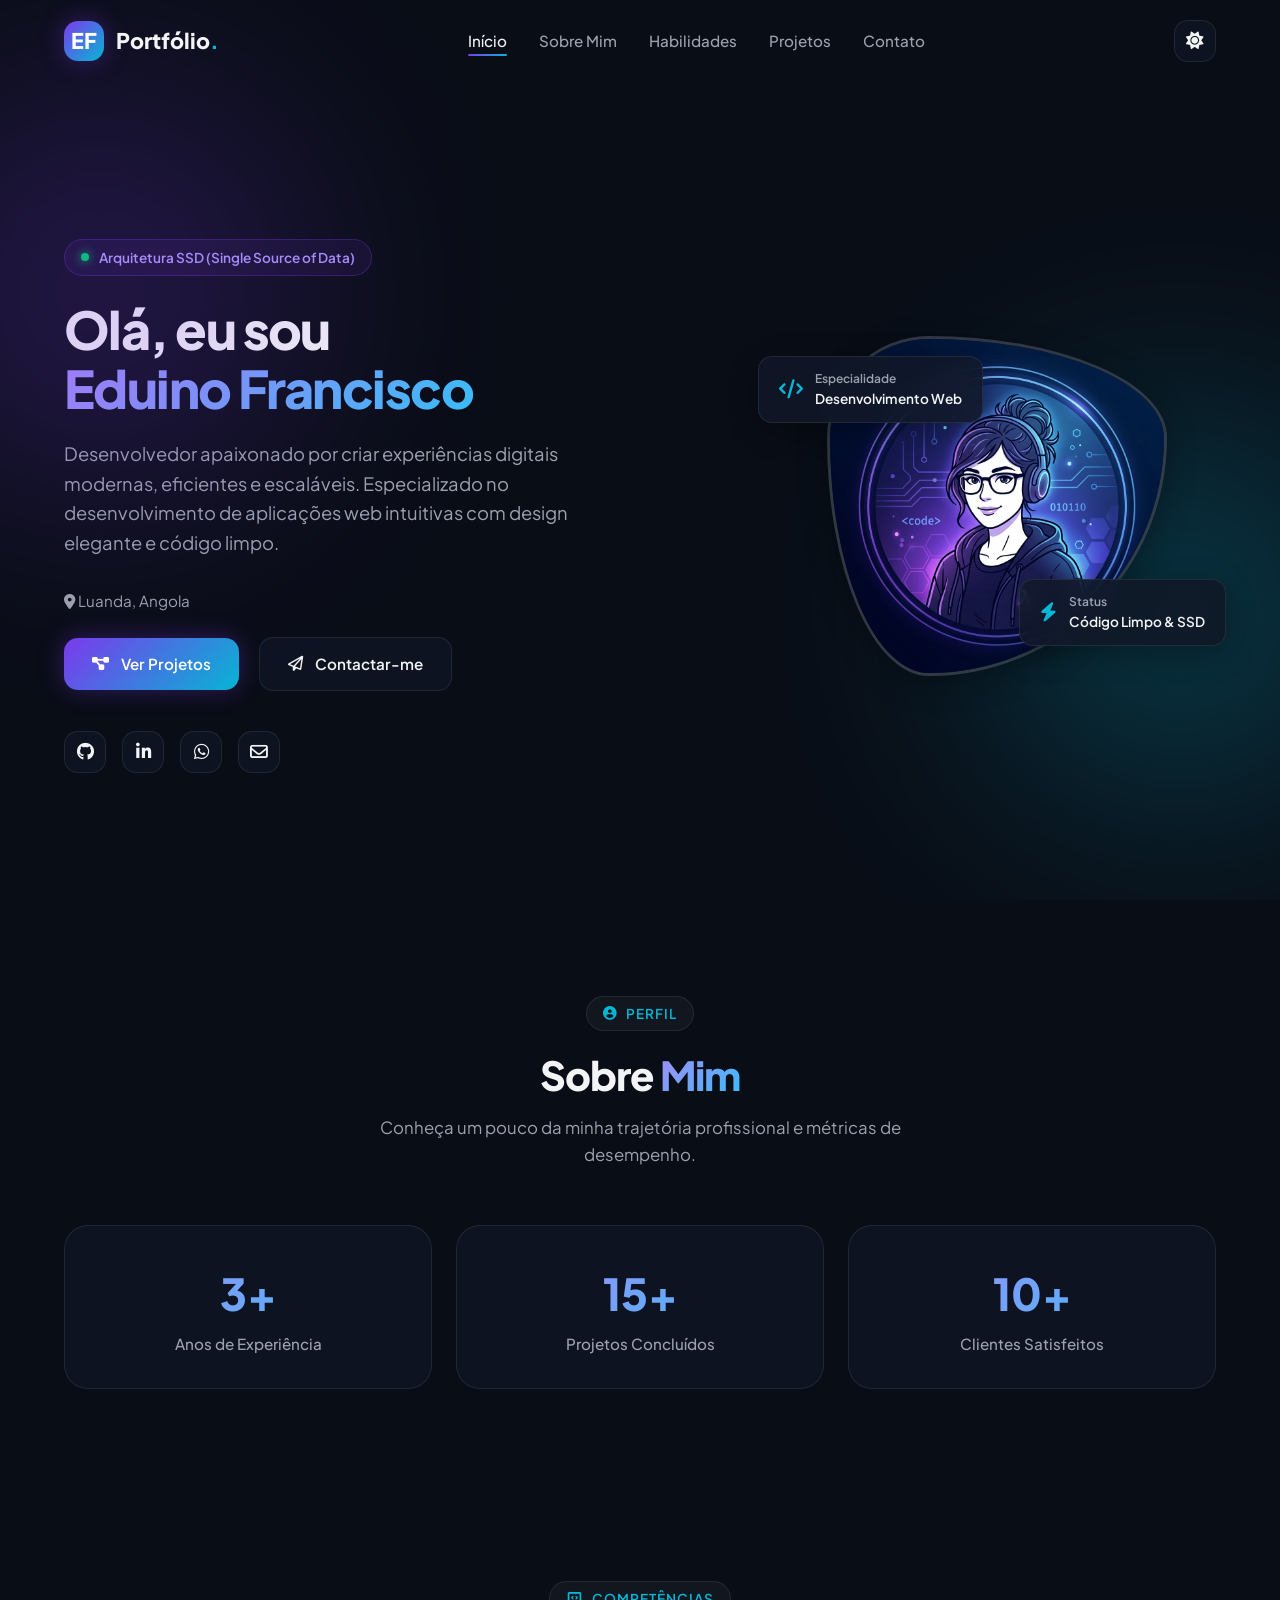
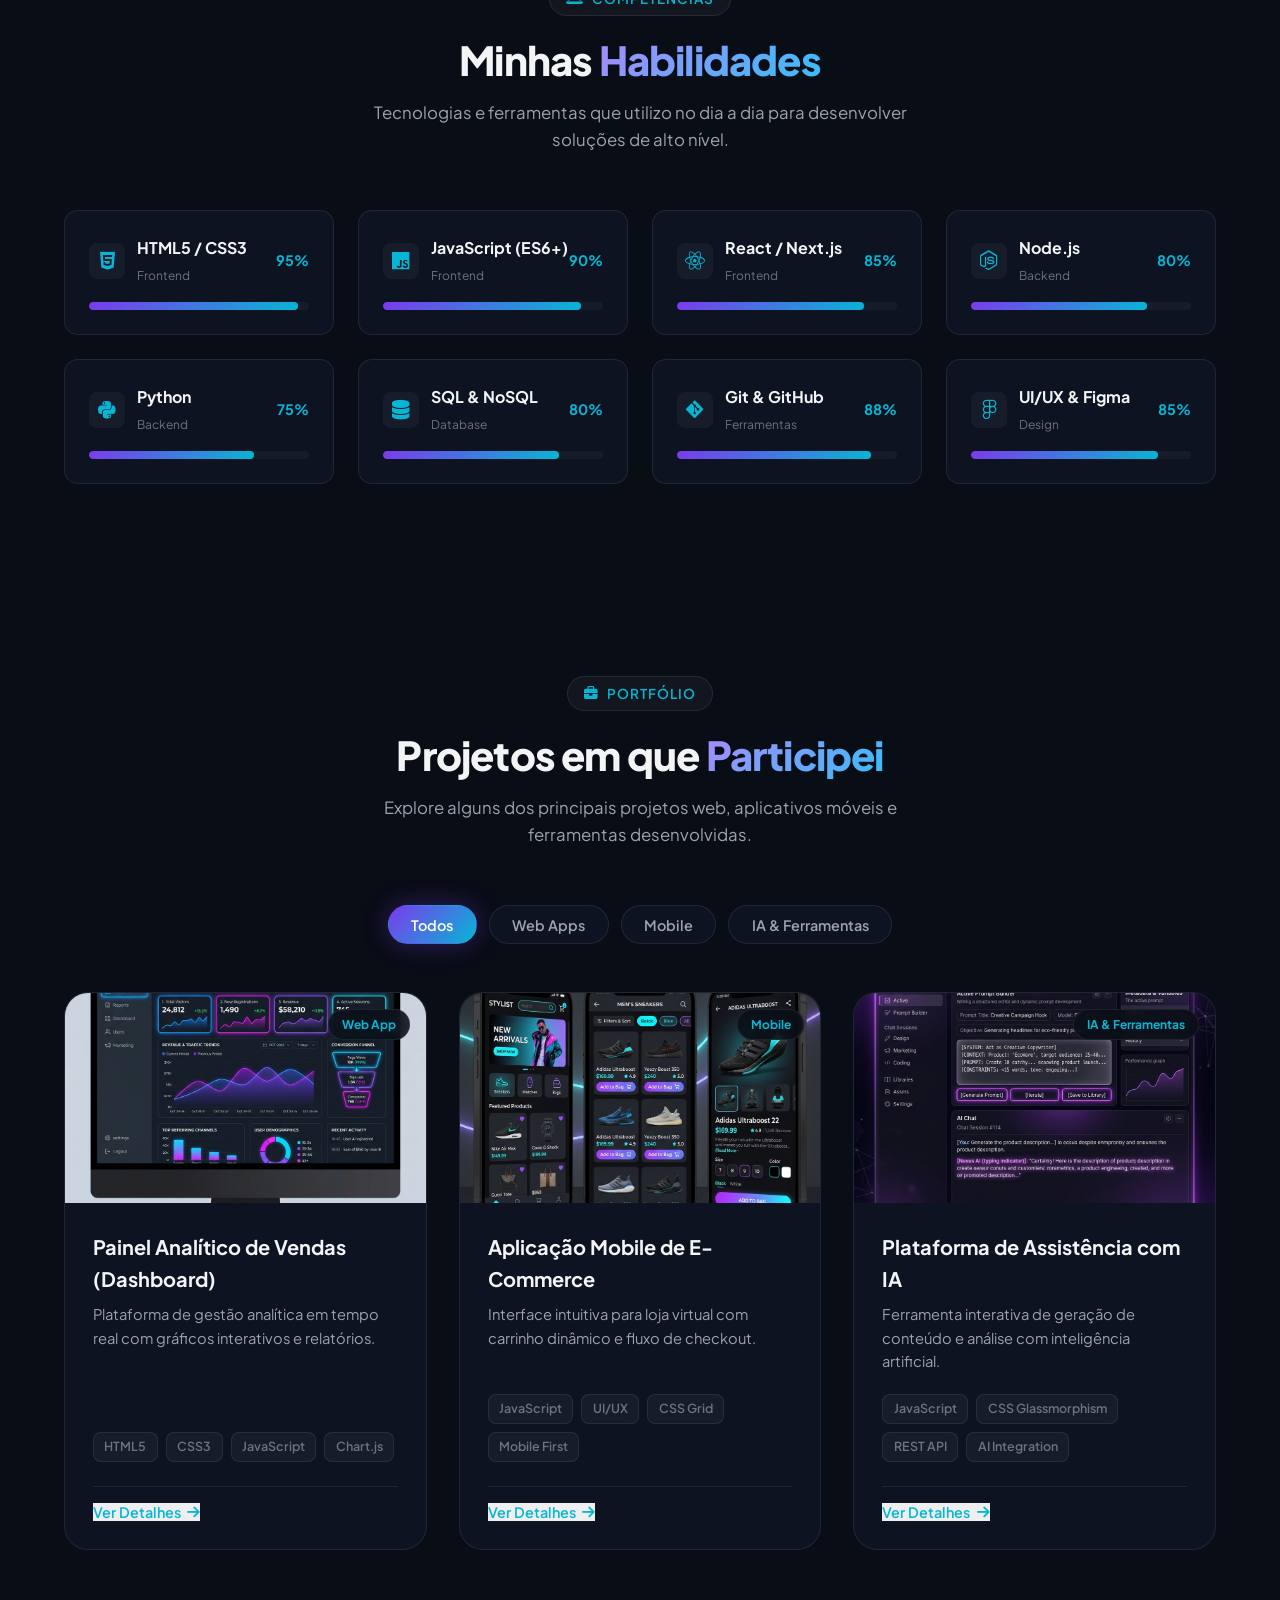
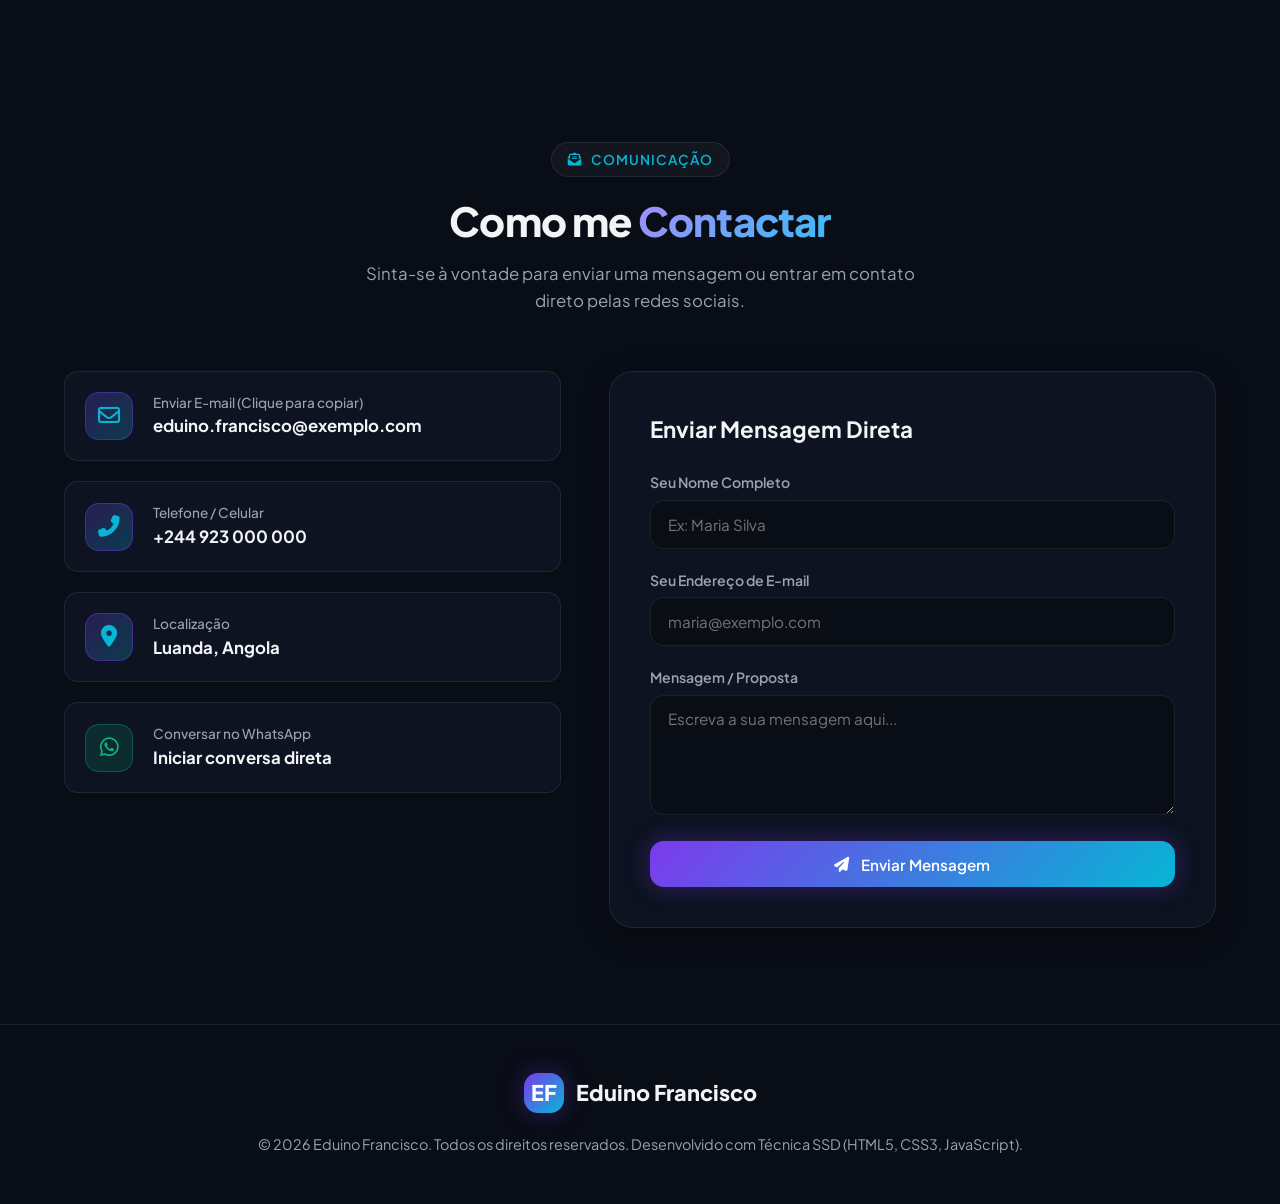
==== index.html @ 0408f148 "Initial commit: Portfolio com arquitetura SSD" ====
<!DOCTYPE html>
<html lang="pt-BR" data-theme="dark">
<head>
    <meta charset="UTF-8">
    <meta name="viewport" content="width=device-width, initial-scale=1.0">
    <meta name="description" content="Portfólio profissional de Eduino Francisco. Desenvolvedor Full Stack & UI/UX Designer com projetos modernos, habilidades e formas de contato.">
    <meta name="author" content="Eduino Francisco">
    <meta name="keywords" content="Portfólio, Desenvolvedor, Web Developer, Full Stack, JavaScript, HTML, CSS, SSD Architecture">
    
    <title>Eduino Francisco | Portfólio Profissional</title>

    <!-- FontAwesome Icons CDN -->
    <link rel="stylesheet" href="https://cdnjs.cloudflare.com/ajax/libs/font-awesome/6.4.0/css/all.min.css" integrity="sha512-iecdLmaskl7CVkqkXNQ/ZH/XLlvWZOJyj7Yy7tcenmpD1ypASozpmT/E0iPtmFIB46ZmdtAc9eNBvH0H/ZpiBw==" crossorigin="anonymous" referrerpolicy="no-referrer" />

    <!-- Estilos CSS -->
    <link rel="stylesheet" href="css/styles.css">
</head>
<body>

    <!-- NAV HEADER -->
    <header class="header" id="header">
        <div class="container nav-container">
            <a href="#hero" class="logo">
                <div class="logo-badge">EF</div>
                <span>Portfólio<span style="color:var(--accent-secondary);">.</span></span>
            </a>

            <ul class="nav-menu" id="nav-menu">
                <li><a href="#hero" class="nav-link active">Início</a></li>
                <li><a href="#about" class="nav-link">Sobre Mim</a></li>
                <li><a href="#skills" class="nav-link">Habilidades</a></li>
                <li><a href="#projects" class="nav-link">Projetos</a></li>
                <li><a href="#contact" class="nav-link">Contato</a></li>
            </ul>

            <div class="nav-actions">
                <button class="btn-icon" id="theme-toggle" title="Alternar Tema (Dark/Light)">
                    <i class="fas fa-sun"></i>
                </button>
                <button class="btn-icon mobile-toggle" id="mobile-toggle" title="Menu Mobile">
                    <i class="fas fa-bars"></i>
                </button>
            </div>
        </div>
    </header>

    <!-- MAIN CONTENT -->
    <main>

        <!-- HERO SECTION -->
        <section class="hero" id="hero">
            <div class="hero-glow-1"></div>
            <div class="hero-glow-2"></div>

            <div class="container hero-grid">
                <div class="hero-content">
                    <div class="ssd-badge-bar">
                        <span class="ssd-indicator"></span>
                        <span>Arquitetura SSD (Single Source of Data)</span>
                    </div>

                    <h1 class="hero-title" id="hero-title">
                        Carregando...
                    </h1>

                    <p class="hero-bio" id="hero-bio">
                        Carregando informações do perfil...
                    </p>

                    <div style="margin-bottom:1.5rem; color:var(--text-muted); font-size:0.95rem;" id="hero-location">
                        <!-- Renderizado via JS -->
                    </div>

                    <div class="hero-actions">
                        <a href="#projects" class="btn btn-primary">
                            <i class="fas fa-project-diagram"></i> Ver Projetos
                        </a>
                        <a href="#contact" class="btn btn-outline">
                            <i class="far fa-paper-plane"></i> Contactar-me
                        </a>
                    </div>

                    <div class="hero-socials" id="hero-socials">
                        <!-- Renderizado via JS a partir do SSD -->
                    </div>
                </div>

                <div class="hero-avatar-wrapper">
                    <div class="hero-avatar-card">
                        <img id="hero-avatar" src="" alt="Foto de Perfil">
                    </div>

                    <div class="floating-card floating-card-1">
                        <i class="fas fa-code"></i>
                        <div>
                            <div style="font-size:0.75rem; color:var(--text-muted);">Especialidade</div>
                            <div>Desenvolvimento Web</div>
                        </div>
                    </div>

                    <div class="floating-card floating-card-2">
                        <i class="fas fa-bolt"></i>
                        <div>
                            <div style="font-size:0.75rem; color:var(--text-muted);">Status</div>
                            <div>Código Limpo & SSD</div>
                        </div>
                    </div>
                </div>
            </div>
        </section>

        <!-- ABOUT & STATS SECTION -->
        <section class="section" id="about">
            <div class="container">
                <div class="section-header">
                    <span class="section-tag"><i class="fas fa-user-circle"></i> Perfil</span>
                    <h2 class="section-title">Sobre <span>Mim</span></h2>
                    <p class="section-subtitle">Conheça um pouco da minha trajetória profissional e métricas de desempenho.</p>
                </div>

                <div class="stats-grid" id="stats-grid">
                    <!-- Renderizado dinamicamente do data.js -->
                </div>
            </div>
        </section>

        <!-- SKILLS SECTION -->
        <section class="section" id="skills">
            <div class="container">
                <div class="section-header">
                    <span class="section-tag"><i class="fas fa-laptop-code"></i> Competências</span>
                    <h2 class="section-title">Minhas <span>Habilidades</span></h2>
                    <p class="section-subtitle">Tecnologias e ferramentas que utilizo no dia a dia para desenvolver soluções de alto nível.</p>
                </div>

                <div class="skills-grid" id="skills-grid">
                    <!-- Renderizado dinamicamente do data.js -->
                </div>
            </div>
        </section>

        <!-- PROJECTS SECTION -->
        <section class="section" id="projects">
            <div class="container">
                <div class="section-header">
                    <span class="section-tag"><i class="fas fa-briefcase"></i> Portfólio</span>
                    <h2 class="section-title">Projetos em que <span>Participei</span></h2>
                    <p class="section-subtitle">Explore alguns dos principais projetos web, aplicativos móveis e ferramentas desenvolvidas.</p>
                </div>

                <div class="portfolio-filters" id="portfolio-filters">
                    <!-- Filtros renderizados via JS -->
                </div>

                <div class="projects-grid" id="projects-grid">
                    <!-- Cards de projetos renderizados dinamicamente via JS -->
                </div>
            </div>
        </section>

        <!-- CONTACT SECTION -->
        <section class="section" id="contact">
            <div class="container">
                <div class="section-header">
                    <span class="section-tag"><i class="fas fa-envelope-open-text"></i> Comunicação</span>
                    <h2 class="section-title">Como me <span>Contactar</span></h2>
                    <p class="section-subtitle">Sinta-se à vontade para enviar uma mensagem ou entrar em contato direto pelas redes sociais.</p>
                </div>

                <div class="contact-grid">
                    <div class="contact-info-list" id="contact-info-list">
                        <!-- Informações de contato do SSD -->
                    </div>

                    <div class="contact-form-container">
                        <h3 style="font-size:1.4rem; font-weight:700; margin-bottom:1.5rem;">Enviar Mensagem Direta</h3>
                        
                        <form id="contact-form">
                            <div class="form-group">
                                <label for="form-name" class="form-label">Seu Nome Completo</label>
                                <input type="text" id="form-name" class="form-control" placeholder="Ex: Maria Silva" required>
                            </div>

                            <div class="form-group">
                                <label for="form-email" class="form-label">Seu Endereço de E-mail</label>
                                <input type="email" id="form-email" class="form-control" placeholder="maria@exemplo.com" required>
                            </div>

                            <div class="form-group">
                                <label for="form-message" class="form-label">Mensagem / Proposta</label>
                                <textarea id="form-message" class="form-control" placeholder="Escreva a sua mensagem aqui..." required></textarea>
                            </div>

                            <button type="submit" class="btn btn-primary" style="width:100%;">
                                <i class="fas fa-paper-plane"></i> Enviar Mensagem
                            </button>
                        </form>
                    </div>
                </div>
            </div>
        </section>

    </main>

    <!-- FOOTER -->
    <footer class="footer">
        <div class="container footer-content">
            <div class="logo">
                <div class="logo-badge">EF</div>
                <span>Eduino Francisco</span>
            </div>
            <p>© <span id="current-year">2026</span> Eduino Francisco. Todos os direitos reservados. Desenvolvido com Técnica SSD (HTML5, CSS3, JavaScript).</p>
        </div>
    </footer>

    <!-- MODAL DE PROJETO -->
    <div class="modal-overlay" id="project-modal">
        <div class="modal-card" id="modal-card-content">
            <!-- Conteúdo carregado dinamicamente via JS -->
        </div>
    </div>

    <!-- CARREGAMENTO DOS SCRIPTS -->
    <!-- 1. Fonte Única de Dados (SSD) -->
    <script src="js/data.js"></script>
    <!-- 2. Aplicação Principal -->
    <script src="js/app.js"></script>

    <script>
        document.getElementById('current-year').textContent = new Date().getFullYear();
    </script>
</body>
</html>
---- css/styles.css ----
/* ==========================================================================
   PORTFÓLIO PROFISSIONAL - DESIGN SYSTEM (VANILLA CSS)
   Técnica SSD (Single Source of Data)
   ========================================================================== */

/* Importação da Fonte Google */
@import url('https://fonts.googleapis.com/css2?family=Plus+Jakarta+Sans:wght@300;400;500;600;700;800&family=Fira+Code:wght@400;500&display=swap');

/* --- VARIÁVEIS DO TEMA (DARK / LIGHT) --- */
:root {
    /* Cores do Tema Dark (Padrão) */
    --bg-primary: #090d16;
    --bg-secondary: #111827;
    --bg-card: rgba(17, 24, 39, 0.7);
    --bg-card-hover: rgba(31, 41, 55, 0.8);
    --bg-glass: rgba(255, 255, 255, 0.04);
    --border-color: rgba(255, 255, 255, 0.08);
    --border-glow: rgba(124, 58, 237, 0.4);

    --text-main: #f3f4f6;
    --text-muted: #9ca3af;
    --text-dim: #6b7280;

    /* Cores de Destaque / Gradientes */
    --accent-primary: #7c3aed;
    --accent-secondary: #06b6d4;
    --accent-tertiary: #ec4899;
    --gradient-primary: linear-gradient(135deg, #7c3aed 0%, #06b6d4 100%);
    --gradient-glow: linear-gradient(135deg, rgba(124, 58, 237, 0.25) 0%, rgba(6, 182, 212, 0.25) 100%);
    --gradient-text: linear-gradient(135deg, #a78bfa 0%, #38bdf8 100%);

    /* UI & Elevações */
    --radius-sm: 8px;
    --radius-md: 14px;
    --radius-lg: 24px;
    --radius-full: 9999px;

    --shadow-sm: 0 4px 12px rgba(0, 0, 0, 0.15);
    --shadow-md: 0 8px 30px rgba(0, 0, 0, 0.3);
    --shadow-glow: 0 0 25px rgba(124, 58, 237, 0.35);

    --transition-fast: all 0.2s cubic-bezier(0.4, 0, 0.2, 1);
    --transition-normal: all 0.35s cubic-bezier(0.4, 0, 0.2, 1);
    
    --container-max: 1200px;
}

/* Tema Claro (Light Mode) */
[data-theme="light"] {
    --bg-primary: #f8fafc;
    --bg-secondary: #ffffff;
    --bg-card: rgba(255, 255, 255, 0.85);
    --bg-card-hover: rgba(241, 245, 249, 1);
    --bg-glass: rgba(0, 0, 0, 0.03);
    --border-color: rgba(0, 0, 0, 0.08);
    --border-glow: rgba(124, 58, 237, 0.3);

    --text-main: #0f172a;
    --text-muted: #475569;
    --text-dim: #94a3b8;

    --shadow-sm: 0 4px 12px rgba(0, 0, 0, 0.05);
    --shadow-md: 0 10px 30px rgba(0, 0, 0, 0.08);
    --shadow-glow: 0 0 25px rgba(124, 58, 237, 0.2);
}

/* --- RESET & GLOBAL --- */
*, *::before, *::after {
    box-sizing: border-box;
    margin: 0;
    padding: 0;
}

html {
    scroll-behavior: smooth;
    font-size: 16px;
}

body {
    font-family: 'Plus Jakarta Sans', -apple-system, BlinkMacSystemFont, sans-serif;
    background-color: var(--bg-primary);
    color: var(--text-main);
    line-height: 1.6;
    overflow-x: hidden;
    transition: background-color 0.3s ease, color 0.3s ease;
}

/* Seleção de texto */
::selection {
    background-color: var(--accent-primary);
    color: #ffffff;
}

/* Scrollbar personalizada */
::-webkit-scrollbar {
    width: 10px;
}

::-webkit-scrollbar-track {
    background: var(--bg-primary);
}

::-webkit-scrollbar-thumb {
    background: var(--bg-secondary);
    border: 2px solid var(--bg-primary);
    border-radius: var(--radius-full);
}

::-webkit-scrollbar-thumb:hover {
    background: var(--accent-primary);
}

a {
    color: inherit;
    text-decoration: none;
}

button {
    cursor: pointer;
    border: none;
    outline: none;
    font-family: inherit;
}

.container {
    width: 100%;
    max-width: var(--container-max);
    margin: 0 auto;
    padding: 0 1.5rem;
}

.section {
    padding: 6rem 0;
    position: relative;
}

.section-header {
    text-align: center;
    margin-bottom: 3.5rem;
}

.section-tag {
    display: inline-flex;
    align-items: center;
    gap: 0.5rem;
    padding: 0.35rem 1rem;
    border-radius: var(--radius-full);
    background: var(--bg-glass);
    border: 1px solid var(--border-color);
    color: var(--accent-secondary);
    font-size: 0.85rem;
    font-weight: 600;
    text-transform: uppercase;
    letter-spacing: 1px;
    margin-bottom: 0.75rem;
}

.section-title {
    font-size: 2.5rem;
    font-weight: 800;
    letter-spacing: -0.02em;
    color: var(--text-main);
}

.section-title span {
    background: var(--gradient-text);
    -webkit-background-clip: text;
    -webkit-text-fill-color: transparent;
}

.section-subtitle {
    color: var(--text-muted);
    font-size: 1.05rem;
    max-width: 600px;
    margin: 0.5rem auto 0 auto;
}

/* --- HEADER & NAVEGAÇÃO --- */
.header {
    position: fixed;
    top: 0;
    left: 0;
    width: 100%;
    z-index: 1000;
    transition: var(--transition-normal);
    padding: 1.25rem 0;
}

.header.scrolled {
    padding: 0.75rem 0;
    background: rgba(9, 13, 22, 0.85);
    backdrop-filter: blur(16px);
    -webkit-backdrop-filter: blur(16px);
    border-bottom: 1px solid var(--border-color);
    box-shadow: var(--shadow-sm);
}

[data-theme="light"] .header.scrolled {
    background: rgba(248, 250, 252, 0.85);
}

.nav-container {
    display: flex;
    align-items: center;
    justify-content: space-between;
}

.logo {
    display: flex;
    align-items: center;
    gap: 0.75rem;
    font-size: 1.35rem;
    font-weight: 800;
    color: var(--text-main);
}

.logo-badge {
    width: 40px;
    height: 40px;
    border-radius: var(--radius-md);
    background: var(--gradient-primary);
    display: flex;
    align-items: center;
    justify-content: center;
    color: #ffffff;
    font-weight: 800;
    box-shadow: var(--shadow-glow);
}

.nav-menu {
    display: flex;
    align-items: center;
    gap: 2rem;
    list-style: none;
}

.nav-link {
    font-weight: 500;
    font-size: 0.95rem;
    color: var(--text-muted);
    transition: var(--transition-fast);
    position: relative;
}

.nav-link:hover, .nav-link.active {
    color: var(--text-main);
}

.nav-link.active::after {
    content: '';
    position: absolute;
    bottom: -6px;
    left: 0;
    width: 100%;
    height: 2px;
    background: var(--gradient-primary);
    border-radius: var(--radius-full);
}

.nav-actions {
    display: flex;
    align-items: center;
    gap: 1rem;
}

.btn-icon {
    width: 42px;
    height: 42px;
    border-radius: var(--radius-md);
    background: var(--bg-card);
    border: 1px solid var(--border-color);
    color: var(--text-main);
    display: flex;
    align-items: center;
    justify-content: center;
    font-size: 1.1rem;
    transition: var(--transition-fast);
}

.btn-icon:hover {
    background: var(--bg-card-hover);
    border-color: var(--accent-primary);
    color: var(--accent-secondary);
    transform: translateY(-2px);
}

.mobile-toggle {
    display: none;
}

/* --- BADGE DE Destaque SSD --- */
.ssd-badge-bar {
    display: inline-flex;
    align-items: center;
    gap: 0.6rem;
    padding: 0.4rem 1rem;
    border-radius: var(--radius-full);
    background: rgba(124, 58, 237, 0.1);
    border: 1px solid rgba(124, 58, 237, 0.3);
    color: #a78bfa;
    font-size: 0.85rem;
    font-weight: 600;
    margin-bottom: 1.5rem;
    backdrop-filter: blur(8px);
}

.ssd-indicator {
    width: 8px;
    height: 8px;
    border-radius: 50%;
    background: #10b981;
    box-shadow: 0 0 10px #10b981;
    animation: pulse 2s infinite;
}

@keyframes pulse {
    0% { transform: scale(0.95); box-shadow: 0 0 0 0 rgba(16, 185, 129, 0.7); }
    70% { transform: scale(1); box-shadow: 0 0 0 8px rgba(16, 185, 129, 0); }
    100% { transform: scale(0.95); box-shadow: 0 0 0 0 rgba(16, 185, 129, 0); }
}

/* --- HERO SECTION --- */
.hero {
    min-height: 100vh;
    display: flex;
    align-items: center;
    padding-top: 7rem;
    position: relative;
    overflow: hidden;
}

/* Brilhos de Fundo */
.hero-glow-1, .hero-glow-2 {
    position: absolute;
    width: 400px;
    height: 400px;
    border-radius: 50%;
    filter: blur(120px);
    pointer-events: none;
    opacity: 0.25;
}

.hero-glow-1 {
    top: 10%;
    left: -100px;
    background: var(--accent-primary);
}

.hero-glow-2 {
    bottom: 10%;
    right: -100px;
    background: var(--accent-secondary);
}

.hero-grid {
    display: grid;
    grid-template-columns: 1.2fr 0.8fr;
    gap: 3.5rem;
    align-items: center;
}

.hero-title {
    font-size: 3.25rem;
    font-weight: 800;
    line-height: 1.15;
    letter-spacing: -0.03em;
    margin-bottom: 1.25rem;
}

.hero-title .gradient-text {
    background: var(--gradient-text);
    -webkit-background-clip: text;
    -webkit-text-fill-color: transparent;
}

.hero-bio {
    font-size: 1.15rem;
    color: var(--text-muted);
    margin-bottom: 2rem;
    max-width: 580px;
}

.hero-actions {
    display: flex;
    align-items: center;
    gap: 1.25rem;
    margin-bottom: 2.5rem;
    flex-wrap: wrap;
}

/* Botões Estilizados */
.btn {
    display: inline-flex;
    align-items: center;
    justify-content: center;
    gap: 0.75rem;
    padding: 0.85rem 1.75rem;
    border-radius: var(--radius-md);
    font-weight: 600;
    font-size: 0.95rem;
    transition: var(--transition-normal);
}

.btn-primary {
    background: var(--gradient-primary);
    color: #ffffff;
    box-shadow: var(--shadow-glow);
}

.btn-primary:hover {
    transform: translateY(-3px);
    box-shadow: 0 0 35px rgba(124, 58, 237, 0.5);
}

.btn-outline {
    background: var(--bg-card);
    border: 1px solid var(--border-color);
    color: var(--text-main);
}

.btn-outline:hover {
    background: var(--bg-card-hover);
    border-color: var(--accent-primary);
    color: var(--accent-secondary);
    transform: translateY(-3px);
}

.hero-socials {
    display: flex;
    align-items: center;
    gap: 1rem;
}

.hero-avatar-wrapper {
    position: relative;
    display: flex;
    justify-content: center;
    align-items: center;
}

.hero-avatar-card {
    position: relative;
    width: 340px;
    height: 340px;
    border-radius: 30% 70% 70% 30% / 30% 30% 70% 70%;
    overflow: hidden;
    border: 3px solid rgba(255, 255, 255, 0.15);
    background: var(--bg-card);
    box-shadow: var(--shadow-md);
    animation: morph 8s ease-in-out infinite alternate;
}

@keyframes morph {
    0% { border-radius: 60% 40% 30% 70%/60% 30% 70% 40%; }
    50% { border-radius: 30% 60% 70% 40%/50% 60% 30% 60%; }
    100% { border-radius: 60% 40% 30% 70%/60% 30% 70% 40%; }
}

.hero-avatar-card img {
    width: 100%;
    height: 100%;
    object-fit: cover;
}

/* Floating Badges no Hero */
.floating-card {
    position: absolute;
    padding: 0.75rem 1.25rem;
    border-radius: var(--radius-md);
    background: rgba(17, 24, 39, 0.85);
    backdrop-filter: blur(12px);
    border: 1px solid var(--border-color);
    box-shadow: var(--shadow-md);
    display: flex;
    align-items: center;
    gap: 0.75rem;
    font-size: 0.85rem;
    font-weight: 600;
}

[data-theme="light"] .floating-card {
    background: rgba(255, 255, 255, 0.9);
}

.floating-card-1 {
    top: 20px;
    left: -20px;
}

.floating-card-2 {
    bottom: 30px;
    right: -10px;
}

.floating-card i {
    font-size: 1.2rem;
    color: var(--accent-secondary);
}

/* --- ABOUT & STATS --- */
.stats-grid {
    display: grid;
    grid-template-columns: repeat(auto-fit, minmax(220px, 1fr));
    gap: 1.5rem;
    margin-top: 3rem;
}

.stat-card {
    background: var(--bg-card);
    border: 1px solid var(--border-color);
    padding: 2rem 1.5rem;
    border-radius: var(--radius-lg);
    text-align: center;
    transition: var(--transition-normal);
}

.stat-card:hover {
    transform: translateY(-5px);
    border-color: var(--border-glow);
    box-shadow: var(--shadow-sm);
}

.stat-number {
    font-size: 2.75rem;
    font-weight: 800;
    background: var(--gradient-text);
    -webkit-background-clip: text;
    -webkit-text-fill-color: transparent;
    margin-bottom: 0.25rem;
}

.stat-label {
    color: var(--text-muted);
    font-size: 0.95rem;
    font-weight: 500;
}

/* --- SKILLS SECTION --- */
.skills-grid {
    display: grid;
    grid-template-columns: repeat(auto-fill, minmax(260px, 1fr));
    gap: 1.5rem;
}

.skill-card {
    background: var(--bg-card);
    border: 1px solid var(--border-color);
    padding: 1.5rem;
    border-radius: var(--radius-md);
    transition: var(--transition-normal);
}

.skill-card:hover {
    border-color: var(--accent-primary);
    transform: translateY(-3px);
}

.skill-header {
    display: flex;
    align-items: center;
    justify-content: space-between;
    margin-bottom: 1rem;
}

.skill-info {
    display: flex;
    align-items: center;
    gap: 0.75rem;
}

.skill-icon {
    width: 36px;
    height: 36px;
    border-radius: var(--radius-sm);
    background: var(--bg-glass);
    display: flex;
    align-items: center;
    justify-content: center;
    color: var(--accent-secondary);
    font-size: 1.25rem;
}

.skill-name {
    font-weight: 700;
    font-size: 1rem;
}

.skill-bar {
    width: 100%;
    height: 8px;
    background: var(--bg-glass);
    border-radius: var(--radius-full);
    overflow: hidden;
}

.skill-progress {
    height: 100%;
    background: var(--gradient-primary);
    border-radius: var(--radius-full);
    width: 0%;
    transition: width 1.2s cubic-bezier(0.4, 0, 0.2, 1);
}

/* --- PROJECTS SECTION --- */
.portfolio-filters {
    display: flex;
    align-items: center;
    justify-content: center;
    gap: 0.75rem;
    flex-wrap: wrap;
    margin-bottom: 3rem;
}

.filter-btn {
    padding: 0.6rem 1.4rem;
    border-radius: var(--radius-full);
    background: var(--bg-card);
    border: 1px solid var(--border-color);
    color: var(--text-muted);
    font-weight: 600;
    font-size: 0.9rem;
    transition: var(--transition-fast);
}

.filter-btn:hover, .filter-btn.active {
    background: var(--gradient-primary);
    color: #ffffff;
    border-color: transparent;
    box-shadow: var(--shadow-glow);
}

.projects-grid {
    display: grid;
    grid-template-columns: repeat(auto-fill, minmax(340px, 1fr));
    gap: 2rem;
}

.project-card {
    background: var(--bg-card);
    border: 1px solid var(--border-color);
    border-radius: var(--radius-lg);
    overflow: hidden;
    transition: var(--transition-normal);
    display: flex;
    flex-direction: column;
}

.project-card:hover {
    transform: translateY(-8px);
    border-color: var(--border-glow);
    box-shadow: var(--shadow-md);
}

.project-img-wrapper {
    position: relative;
    width: 100%;
    height: 210px;
    overflow: hidden;
    background: #000;
}

.project-img-wrapper img {
    width: 100%;
    height: 100%;
    object-fit: cover;
    transition: transform 0.5s ease;
}

.project-card:hover .project-img-wrapper img {
    transform: scale(1.08);
}

.project-badge {
    position: absolute;
    top: 1rem;
    right: 1rem;
    padding: 0.3rem 0.8rem;
    border-radius: var(--radius-full);
    background: rgba(9, 13, 22, 0.85);
    backdrop-filter: blur(8px);
    color: var(--accent-secondary);
    font-size: 0.75rem;
    font-weight: 700;
    border: 1px solid var(--border-color);
}

.project-content {
    padding: 1.75rem;
    display: flex;
    flex-direction: column;
    flex-grow: 1;
}

.project-title {
    font-size: 1.25rem;
    font-weight: 700;
    margin-bottom: 0.5rem;
    color: var(--text-main);
}

.project-desc {
    color: var(--text-muted);
    font-size: 0.92rem;
    margin-bottom: 1.25rem;
    flex-grow: 1;
}

.project-tags {
    display: flex;
    flex-wrap: wrap;
    gap: 0.5rem;
    margin-bottom: 1.5rem;
}

.tag-pill {
    padding: 0.25rem 0.65rem;
    border-radius: var(--radius-sm);
    background: var(--bg-glass);
    border: 1px solid var(--border-color);
    color: var(--text-dim);
    font-size: 0.78rem;
    font-weight: 600;
}

.project-footer {
    display: flex;
    align-items: center;
    justify-content: space-between;
    padding-top: 1rem;
    border-top: 1px solid var(--border-color);
}

.btn-link {
    color: var(--accent-secondary);
    font-weight: 600;
    font-size: 0.9rem;
    display: inline-flex;
    align-items: center;
    gap: 0.4rem;
    transition: var(--transition-fast);
}

.btn-link:hover {
    color: var(--accent-primary);
    gap: 0.6rem;
}

/* --- CONTACT SECTION --- */
.contact-grid {
    display: grid;
    grid-template-columns: 0.9fr 1.1fr;
    gap: 3rem;
}

.contact-info-list {
    display: flex;
    flex-direction: column;
    gap: 1.25rem;
}

.contact-item {
    display: flex;
    align-items: center;
    gap: 1.25rem;
    padding: 1.25rem;
    background: var(--bg-card);
    border: 1px solid var(--border-color);
    border-radius: var(--radius-md);
    transition: var(--transition-fast);
}

.contact-item:hover {
    border-color: var(--accent-primary);
    transform: translateX(5px);
}

.contact-icon {
    width: 48px;
    height: 48px;
    border-radius: var(--radius-md);
    background: var(--gradient-glow);
    border: 1px solid var(--border-glow);
    display: flex;
    align-items: center;
    justify-content: center;
    color: var(--accent-secondary);
    font-size: 1.35rem;
}

.contact-details h4 {
    font-size: 0.85rem;
    color: var(--text-muted);
    font-weight: 500;
}

.contact-details p {
    font-size: 1.05rem;
    font-weight: 700;
    color: var(--text-main);
}

.contact-form-container {
    background: var(--bg-card);
    border: 1px solid var(--border-color);
    padding: 2.5rem;
    border-radius: var(--radius-lg);
    box-shadow: var(--shadow-md);
}

.form-group {
    margin-bottom: 1.25rem;
}

.form-label {
    display: block;
    font-size: 0.88rem;
    font-weight: 600;
    margin-bottom: 0.4rem;
    color: var(--text-muted);
}

.form-control {
    width: 100%;
    padding: 0.85rem 1.1rem;
    border-radius: var(--radius-md);
    background: var(--bg-primary);
    border: 1px solid var(--border-color);
    color: var(--text-main);
    font-family: inherit;
    font-size: 0.95rem;
    transition: var(--transition-fast);
}

.form-control:focus {
    outline: none;
    border-color: var(--accent-primary);
    box-shadow: 0 0 0 3px rgba(124, 58, 237, 0.2);
}

textarea.form-control {
    resize: vertical;
    min-height: 120px;
}

/* --- MODAL --- */
.modal-overlay {
    position: fixed;
    top: 0;
    left: 0;
    width: 100%;
    height: 100%;
    background: rgba(0, 0, 0, 0.75);
    backdrop-filter: blur(10px);
    z-index: 2000;
    display: flex;
    align-items: center;
    justify-content: center;
    padding: 1.5rem;
    opacity: 0;
    pointer-events: none;
    transition: opacity 0.3s ease;
}

.modal-overlay.active {
    opacity: 1;
    pointer-events: all;
}

.modal-card {
    background: var(--bg-secondary);
    border: 1px solid var(--border-color);
    border-radius: var(--radius-lg);
    max-width: 650px;
    width: 100%;
    max-height: 90vh;
    overflow-y: auto;
    position: relative;
    padding: 2rem;
    box-shadow: var(--shadow-md);
    transform: translateY(20px);
    transition: transform 0.3s ease;
}

.modal-overlay.active .modal-card {
    transform: translateY(0);
}

.modal-close {
    position: absolute;
    top: 1.25rem;
    right: 1.25rem;
    width: 36px;
    height: 36px;
    border-radius: 50%;
    background: var(--bg-card);
    border: 1px solid var(--border-color);
    color: var(--text-muted);
    display: flex;
    align-items: center;
    justify-content: center;
    transition: var(--transition-fast);
}

.modal-close:hover {
    color: var(--text-main);
    background: var(--accent-primary);
}

.modal-img {
    width: 100%;
    height: 240px;
    object-fit: cover;
    border-radius: var(--radius-md);
    margin-bottom: 1.5rem;
}

.modal-title {
    font-size: 1.6rem;
    font-weight: 800;
    margin-bottom: 0.75rem;
}

.modal-list {
    margin: 1.25rem 0;
    padding-left: 1.25rem;
    color: var(--text-muted);
}

.modal-list li {
    margin-bottom: 0.5rem;
}

/* --- TOAST NOTIFICATION --- */
.toast-container {
    position: fixed;
    bottom: 2rem;
    right: 2rem;
    z-index: 3000;
    display: flex;
    flex-direction: column;
    gap: 0.75rem;
}

.toast {
    display: flex;
    align-items: center;
    gap: 0.75rem;
    padding: 1rem 1.5rem;
    border-radius: var(--radius-md);
    background: var(--bg-secondary);
    border: 1px solid var(--accent-primary);
    color: var(--text-main);
    box-shadow: var(--shadow-md);
    animation: slideIn 0.3s ease forwards;
}

@keyframes slideIn {
    from { transform: translateX(100%); opacity: 0; }
    to { transform: translateX(0); opacity: 1; }
}

/* --- FOOTER --- */
.footer {
    padding: 3rem 0;
    border-top: 1px solid var(--border-color);
    text-align: center;
    color: var(--text-muted);
    font-size: 0.9rem;
}

.footer-content {
    display: flex;
    flex-direction: column;
    align-items: center;
    gap: 1.25rem;
}

/* --- RESPONSIVIDADE --- */
@media (max-width: 992px) {
    .hero-grid {
        grid-template-columns: 1fr;
        text-align: center;
    }

    .hero-bio {
        margin: 0 auto 2rem auto;
    }

    .hero-actions {
        justify-content: center;
    }

    .hero-socials {
        justify-content: center;
    }

    .contact-grid {
        grid-template-columns: 1fr;
    }
}

@media (max-width: 768px) {
    .nav-menu {
        position: fixed;
        top: 70px;
        left: -100%;
        width: 100%;
        background: var(--bg-secondary);
        flex-direction: column;
        padding: 2rem;
        transition: 0.3s ease;
        border-bottom: 1px solid var(--border-color);
    }

    .nav-menu.active {
        left: 0;
    }

    .mobile-toggle {
        display: flex;
    }

    .hero-title {
        font-size: 2.4rem;
    }

    .section-title {
        font-size: 2rem;
    }
}
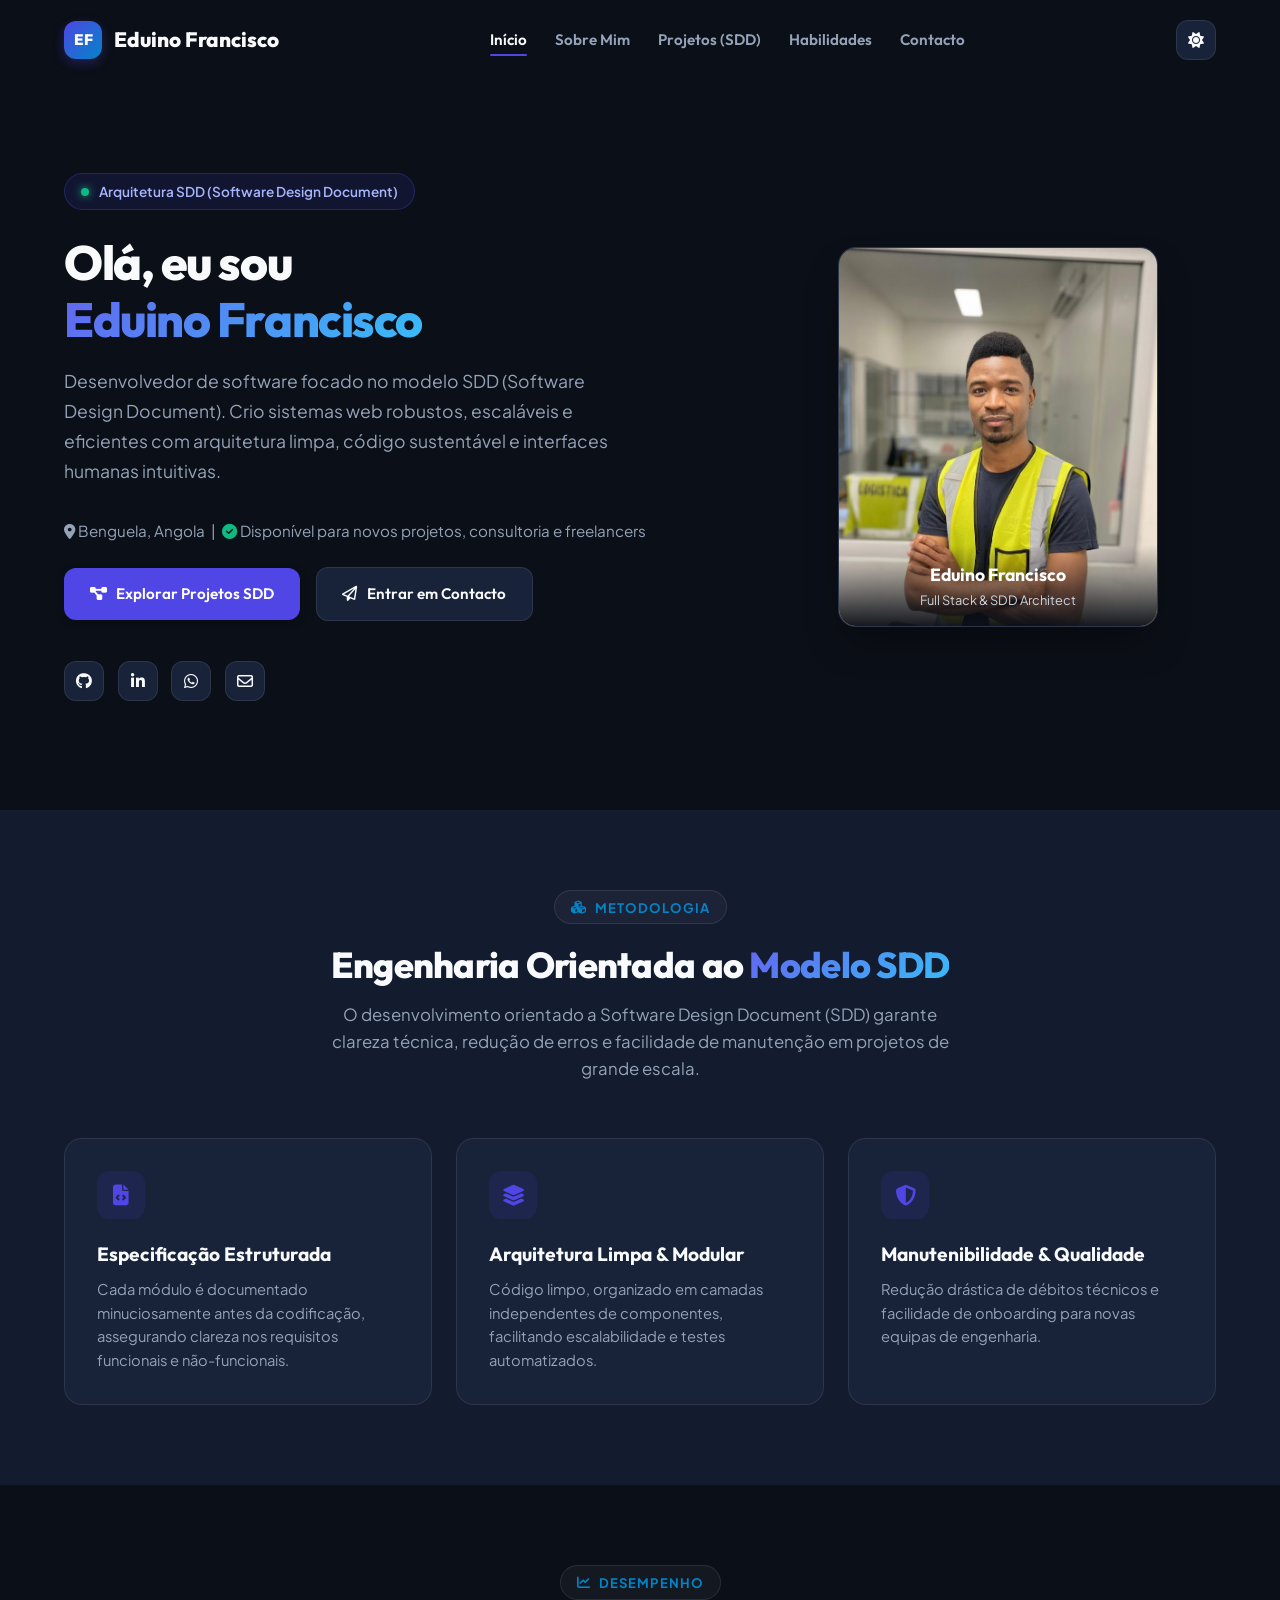
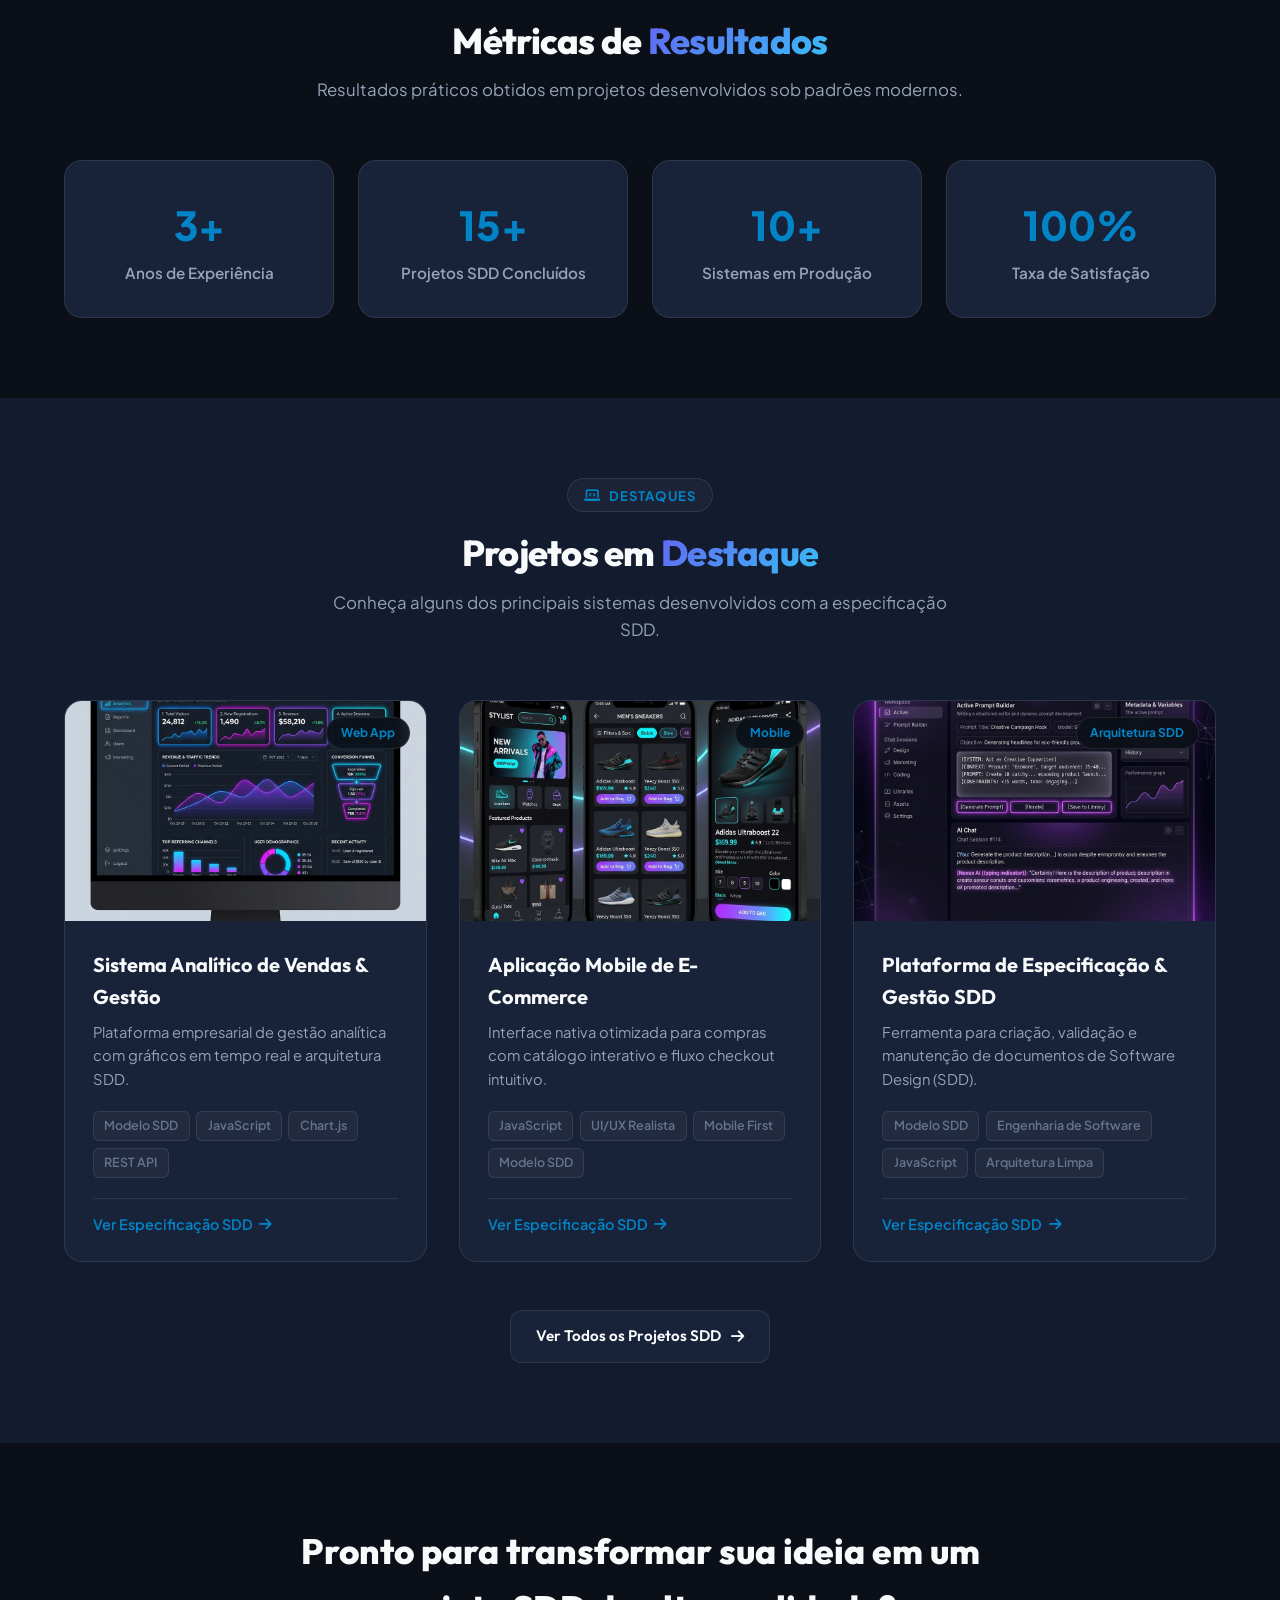
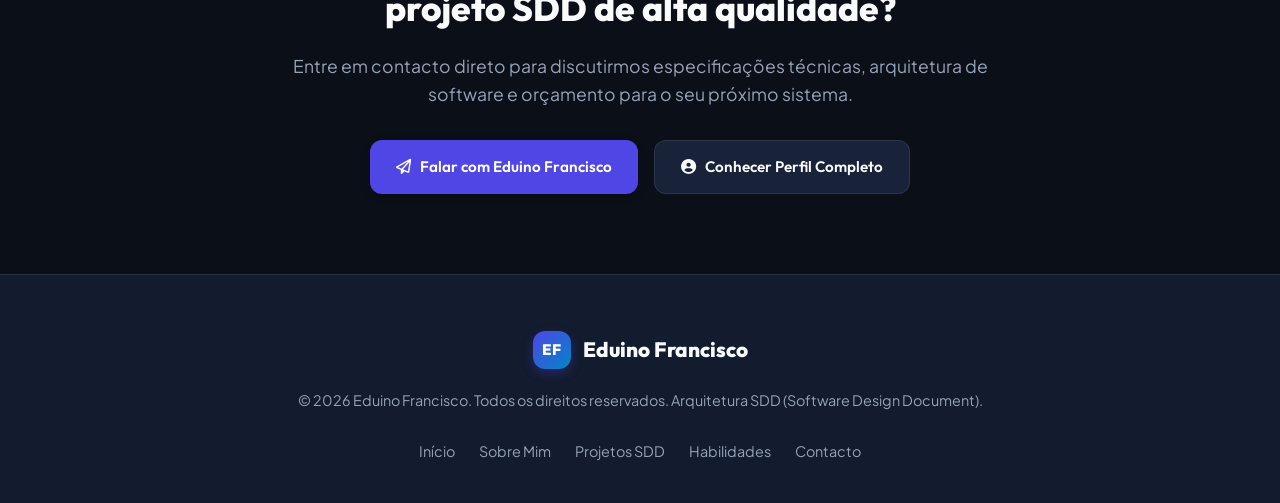
==== commit 6a20b6bb: "feat: converter portfólio para modelo SDD, arquitetura multi-página, design realista e dados de cont" ====
--- a/index.html
+++ b/index.html
@@ -3,34 +3,34 @@
 <head>
     <meta charset="UTF-8">
     <meta name="viewport" content="width=device-width, initial-scale=1.0">
-    <meta name="description" content="Portfólio profissional de Eduino Francisco. Desenvolvedor Full Stack & UI/UX Designer com projetos modernos, habilidades e formas de contato.">
+    <meta name="description" content="Portfólio Profissional de Eduino Francisco. Desenvolvedor Full Stack & UI/UX Designer focado na Arquitetura SDD (Software Design Document).">
     <meta name="author" content="Eduino Francisco">
-    <meta name="keywords" content="Portfólio, Desenvolvedor, Web Developer, Full Stack, JavaScript, HTML, CSS, SSD Architecture">
+    <meta name="keywords" content="Eduino Francisco, Portfólio, Desenvolvedor Full Stack, Modelo SDD, Software Design Document, HTML, CSS, JavaScript">
     
-    <title>Eduino Francisco | Portfólio Profissional</title>
+    <title>Eduino Francisco | Portfólio Profissional (Modelo SDD)</title>
 
     <!-- FontAwesome Icons CDN -->
-    <link rel="stylesheet" href="https://cdnjs.cloudflare.com/ajax/libs/font-awesome/6.4.0/css/all.min.css" integrity="sha512-iecdLmaskl7CVkqkXNQ/ZH/XLlvWZOJyj7Yy7tcenmpD1ypASozpmT/E0iPtmFIB46ZmdtAc9eNBvH0H/ZpiBw==" crossorigin="anonymous" referrerpolicy="no-referrer" />
+    <link rel="stylesheet" href="https://cdnjs.cloudflare.com/ajax/libs/font-awesome/6.4.0/css/all.min.css" crossorigin="anonymous" referrerpolicy="no-referrer" />
 
     <!-- Estilos CSS -->
     <link rel="stylesheet" href="css/styles.css">
 </head>
 <body>
 
-    <!-- NAV HEADER -->
+    <!-- NAV HEADER MULTI-PÁGINA -->
     <header class="header" id="header">
         <div class="container nav-container">
-            <a href="#hero" class="logo">
+            <a href="index.html" class="logo">
                 <div class="logo-badge">EF</div>
-                <span>Portfólio<span style="color:var(--accent-secondary);">.</span></span>
+                <span>Eduino Francisco</span>
             </a>
 
             <ul class="nav-menu" id="nav-menu">
-                <li><a href="#hero" class="nav-link active">Início</a></li>
-                <li><a href="#about" class="nav-link">Sobre Mim</a></li>
-                <li><a href="#skills" class="nav-link">Habilidades</a></li>
-                <li><a href="#projects" class="nav-link">Projetos</a></li>
-                <li><a href="#contact" class="nav-link">Contato</a></li>
+                <li><a href="index.html" class="nav-link active">Início</a></li>
+                <li><a href="sobre.html" class="nav-link">Sobre Mim</a></li>
+                <li><a href="projetos.html" class="nav-link">Projetos (SDD)</a></li>
+                <li><a href="habilidades.html" class="nav-link">Habilidades</a></li>
+                <li><a href="contacto.html" class="nav-link">Contacto</a></li>
             </ul>
 
             <div class="nav-actions">
@@ -49,22 +49,19 @@
 
         <!-- HERO SECTION -->
         <section class="hero" id="hero">
-            <div class="hero-glow-1"></div>
-            <div class="hero-glow-2"></div>
-
             <div class="container hero-grid">
                 <div class="hero-content">
-                    <div class="ssd-badge-bar">
-                        <span class="ssd-indicator"></span>
-                        <span>Arquitetura SSD (Single Source of Data)</span>
+                    <div class="sdd-badge-bar">
+                        <span class="sdd-indicator"></span>
+                        <span>Arquitetura SDD (Software Design Document)</span>
                     </div>
 
                     <h1 class="hero-title" id="hero-title">
-                        Carregando...
+                        Olá, eu sou <br><span class="gradient-text">Eduino Francisco</span>
                     </h1>
 
                     <p class="hero-bio" id="hero-bio">
-                        Carregando informações do perfil...
+                        Desenvolvedor de software focado no modelo SDD (Software Design Document). Crio sistemas web robustos, escaláveis e eficientes com arquitetura limpa e código sustentável.
                     </p>
 
                     <div style="margin-bottom:1.5rem; color:var(--text-muted); font-size:0.95rem;" id="hero-location">
@@ -72,50 +69,69 @@
                     </div>
 
                     <div class="hero-actions">
-                        <a href="#projects" class="btn btn-primary">
-                            <i class="fas fa-project-diagram"></i> Ver Projetos
+                        <a href="projetos.html" class="btn btn-primary">
+                            <i class="fas fa-diagram-project"></i> Explorar Projetos SDD
                         </a>
-                        <a href="#contact" class="btn btn-outline">
-                            <i class="far fa-paper-plane"></i> Contactar-me
+                        <a href="contacto.html" class="btn btn-outline">
+                            <i class="far fa-paper-plane"></i> Entrar em Contacto
                         </a>
                     </div>
 
                     <div class="hero-socials" id="hero-socials">
-                        <!-- Renderizado via JS a partir do SSD -->
+                        <!-- Renderizado via JS -->
                     </div>
                 </div>
 
                 <div class="hero-avatar-wrapper">
                     <div class="hero-avatar-card">
-                        <img id="hero-avatar" src="" alt="Foto de Perfil">
-                    </div>
-
-                    <div class="floating-card floating-card-1">
-                        <i class="fas fa-code"></i>
-                        <div>
-                            <div style="font-size:0.75rem; color:var(--text-muted);">Especialidade</div>
-                            <div>Desenvolvimento Web</div>
+                        <img id="hero-avatar" src="assets/images/Eduino.jpg" alt="Foto de Perfil de Eduino Francisco">
+                        <div class="hero-avatar-footer">
+                            <h3>Eduino Francisco</h3>
+                            <p>Full Stack & SDD Architect</p>
                         </div>
                     </div>
-
-                    <div class="floating-card floating-card-2">
-                        <i class="fas fa-bolt"></i>
-                        <div>
-                            <div style="font-size:0.75rem; color:var(--text-muted);">Status</div>
-                            <div>Código Limpo & SSD</div>
-                        </div>
-                    </div>
-                </div>
-            </div>
-        </section>
-
-        <!-- ABOUT & STATS SECTION -->
-        <section class="section" id="about">
+                </div>
+            </div>
+        </section>
+
+        <!-- DESTAQUES DA ARQUITETURA SDD -->
+        <section class="section" style="background:var(--bg-secondary);">
             <div class="container">
                 <div class="section-header">
-                    <span class="section-tag"><i class="fas fa-user-circle"></i> Perfil</span>
-                    <h2 class="section-title">Sobre <span>Mim</span></h2>
-                    <p class="section-subtitle">Conheça um pouco da minha trajetória profissional e métricas de desempenho.</p>
+                    <span class="section-tag"><i class="fas fa-cubes"></i> Metodologia</span>
+                    <h2 class="section-title">Engenharia Orientada ao <span>Modelo SDD</span></h2>
+                    <p class="section-subtitle">O desenvolvimento orientado a Software Design Document (SDD) garante clareza técnica, redução de erros e facilidade de manutenção em projetos de grande escala.</p>
+                </div>
+
+                <div class="sdd-features-grid">
+                    <div class="sdd-feature-card">
+                        <div class="sdd-feature-icon"><i class="fas fa-file-code"></i></div>
+                        <h3>Especificação Estruturada</h3>
+                        <p>Cada módulo é documentado minuciosamente antes da codificação, assegurando clareza nos requisitos funcionais e não-funcionais.</p>
+                    </div>
+
+                    <div class="sdd-feature-card">
+                        <div class="sdd-feature-icon"><i class="fas fa-layer-group"></i></div>
+                        <h3>Arquitetura Limpa & Modular</h3>
+                        <p>Código limpo, organizado em camadas independentes de componentes, facilitando escalabilidade e testes automatizados.</p>
+                    </div>
+
+                    <div class="sdd-feature-card">
+                        <div class="sdd-feature-icon"><i class="fas fa-shield-halved"></i></div>
+                        <h3>Manutenibilidade & Qualidade</h3>
+                        <p>Redução drástica de débitos técnicos e facilidade de onboarding para novas equipas de engenharia.</p>
+                    </div>
+                </div>
+            </div>
+        </section>
+
+        <!-- ESTATÍSTICAS E MÉTRICAS -->
+        <section class="section">
+            <div class="container">
+                <div class="section-header">
+                    <span class="section-tag"><i class="fas fa-chart-line"></i> Desempenho</span>
+                    <h2 class="section-title">Métricas de <span>Resultados</span></h2>
+                    <p class="section-subtitle">Resultados práticos obtidos em projetos desenvolvidos sob padrões modernos.</p>
                 </div>
 
                 <div class="stats-grid" id="stats-grid">
@@ -124,78 +140,35 @@
             </div>
         </section>
 
-        <!-- SKILLS SECTION -->
-        <section class="section" id="skills">
+        <!-- PREVIEW DE PROJETOS SDD -->
+        <section class="section" style="background:var(--bg-secondary);">
             <div class="container">
                 <div class="section-header">
-                    <span class="section-tag"><i class="fas fa-laptop-code"></i> Competências</span>
-                    <h2 class="section-title">Minhas <span>Habilidades</span></h2>
-                    <p class="section-subtitle">Tecnologias e ferramentas que utilizo no dia a dia para desenvolver soluções de alto nível.</p>
-                </div>
-
-                <div class="skills-grid" id="skills-grid">
-                    <!-- Renderizado dinamicamente do data.js -->
-                </div>
-            </div>
-        </section>
-
-        <!-- PROJECTS SECTION -->
-        <section class="section" id="projects">
-            <div class="container">
-                <div class="section-header">
-                    <span class="section-tag"><i class="fas fa-briefcase"></i> Portfólio</span>
-                    <h2 class="section-title">Projetos em que <span>Participei</span></h2>
-                    <p class="section-subtitle">Explore alguns dos principais projetos web, aplicativos móveis e ferramentas desenvolvidas.</p>
-                </div>
-
-                <div class="portfolio-filters" id="portfolio-filters">
-                    <!-- Filtros renderizados via JS -->
+                    <span class="section-tag"><i class="fas fa-laptop-code"></i> Destaques</span>
+                    <h2 class="section-title">Projetos em <span>Destaque</span></h2>
+                    <p class="section-subtitle">Conheça alguns dos principais sistemas desenvolvidos com a especificação SDD.</p>
                 </div>
 
                 <div class="projects-grid" id="projects-grid">
                     <!-- Cards de projetos renderizados dinamicamente via JS -->
                 </div>
-            </div>
-        </section>
-
-        <!-- CONTACT SECTION -->
-        <section class="section" id="contact">
-            <div class="container">
-                <div class="section-header">
-                    <span class="section-tag"><i class="fas fa-envelope-open-text"></i> Comunicação</span>
-                    <h2 class="section-title">Como me <span>Contactar</span></h2>
-                    <p class="section-subtitle">Sinta-se à vontade para enviar uma mensagem ou entrar em contato direto pelas redes sociais.</p>
-                </div>
-
-                <div class="contact-grid">
-                    <div class="contact-info-list" id="contact-info-list">
-                        <!-- Informações de contato do SSD -->
-                    </div>
-
-                    <div class="contact-form-container">
-                        <h3 style="font-size:1.4rem; font-weight:700; margin-bottom:1.5rem;">Enviar Mensagem Direta</h3>
-                        
-                        <form id="contact-form">
-                            <div class="form-group">
-                                <label for="form-name" class="form-label">Seu Nome Completo</label>
-                                <input type="text" id="form-name" class="form-control" placeholder="Ex: Maria Silva" required>
-                            </div>
-
-                            <div class="form-group">
-                                <label for="form-email" class="form-label">Seu Endereço de E-mail</label>
-                                <input type="email" id="form-email" class="form-control" placeholder="maria@exemplo.com" required>
-                            </div>
-
-                            <div class="form-group">
-                                <label for="form-message" class="form-label">Mensagem / Proposta</label>
-                                <textarea id="form-message" class="form-control" placeholder="Escreva a sua mensagem aqui..." required></textarea>
-                            </div>
-
-                            <button type="submit" class="btn btn-primary" style="width:100%;">
-                                <i class="fas fa-paper-plane"></i> Enviar Mensagem
-                            </button>
-                        </form>
-                    </div>
+
+                <div style="text-align:center; margin-top:3rem;">
+                    <a href="projetos.html" class="btn btn-outline">
+                        Ver Todos os Projetos SDD <i class="fas fa-arrow-right"></i>
+                    </a>
+                </div>
+            </div>
+        </section>
+
+        <!-- CALL TO ACTION BANNER -->
+        <section class="section" style="text-align:center;">
+            <div class="container" style="max-width:800px;">
+                <h2 style="font-size:2.2rem; font-weight:800; margin-bottom:1rem;">Pronto para transformar sua ideia em um projeto SDD de alta qualidade?</h2>
+                <p style="color:var(--text-muted); font-size:1.1rem; margin-bottom:2rem;">Entre em contacto direto para discutirmos especificações técnicas, arquitetura de software e orçamento para o seu próximo sistema.</p>
+                <div style="display:flex; justify-content:center; gap:1rem; flex-wrap:wrap;">
+                    <a href="contacto.html" class="btn btn-primary"><i class="far fa-paper-plane"></i> Falar com Eduino Francisco</a>
+                    <a href="sobre.html" class="btn btn-outline"><i class="fas fa-user-circle"></i> Conhecer Perfil Completo</a>
                 </div>
             </div>
         </section>
@@ -209,11 +182,18 @@
                 <div class="logo-badge">EF</div>
                 <span>Eduino Francisco</span>
             </div>
-            <p>© <span id="current-year">2026</span> Eduino Francisco. Todos os direitos reservados. Desenvolvido com Técnica SSD (HTML5, CSS3, JavaScript).</p>
+            <p>© <span id="current-year">2026</span> Eduino Francisco. Todos os direitos reservados. Arquitetura SDD (Software Design Document).</p>
+            <ul class="footer-links">
+                <li><a href="index.html">Início</a></li>
+                <li><a href="sobre.html">Sobre Mim</a></li>
+                <li><a href="projetos.html">Projetos SDD</a></li>
+                <li><a href="habilidades.html">Habilidades</a></li>
+                <li><a href="contacto.html">Contacto</a></li>
+            </ul>
         </div>
     </footer>
 
-    <!-- MODAL DE PROJETO -->
+    <!-- MODAL DE PROJETO SDD -->
     <div class="modal-overlay" id="project-modal">
         <div class="modal-card" id="modal-card-content">
             <!-- Conteúdo carregado dinamicamente via JS -->
@@ -221,11 +201,8 @@
     </div>
 
     <!-- CARREGAMENTO DOS SCRIPTS -->
-    <!-- 1. Fonte Única de Dados (SSD) -->
     <script src="js/data.js"></script>
-    <!-- 2. Aplicação Principal -->
     <script src="js/app.js"></script>
-
     <script>
         document.getElementById('current-year').textContent = new Date().getFullYear();
     </script>
--- a/css/styles.css
+++ b/css/styles.css
@@ -1,70 +1,71 @@
 /* ==========================================================================
-   PORTFÓLIO PROFISSIONAL - DESIGN SYSTEM (VANILLA CSS)
-   Técnica SSD (Single Source of Data)
+   PORTFÓLIO PROFISSIONAL - DESIGN SYSTEM (MODELO SDD)
+   Design Realista, Humano, Elegante e Multi-Página
    ========================================================================== */
 
-/* Importação da Fonte Google */
-@import url('https://fonts.googleapis.com/css2?family=Plus+Jakarta+Sans:wght@300;400;500;600;700;800&family=Fira+Code:wght@400;500&display=swap');
-
-/* --- VARIÁVEIS DO TEMA (DARK / LIGHT) --- */
+/* Google Fonts */
+@import url('https://fonts.googleapis.com/css2?family=Plus+Jakarta+Sans:wght@300;400;500;600;700;800&family=Outfit:wght@500;600;700;800&family=Fira+Code:wght@400;500&display=swap');
+
+/* --- VARIÁVEIS DO TEMA --- */
 :root {
-    /* Cores do Tema Dark (Padrão) */
-    --bg-primary: #090d16;
-    --bg-secondary: #111827;
-    --bg-card: rgba(17, 24, 39, 0.7);
-    --bg-card-hover: rgba(31, 41, 55, 0.8);
+    /* Tema Escuro Realista (Padrão) */
+    --bg-primary: #0b0f17;
+    --bg-secondary: #131b2e;
+    --bg-card: #182238;
+    --bg-card-hover: #1e2c48;
     --bg-glass: rgba(255, 255, 255, 0.04);
-    --border-color: rgba(255, 255, 255, 0.08);
-    --border-glow: rgba(124, 58, 237, 0.4);
-
-    --text-main: #f3f4f6;
-    --text-muted: #9ca3af;
-    --text-dim: #6b7280;
-
-    /* Cores de Destaque / Gradientes */
-    --accent-primary: #7c3aed;
-    --accent-secondary: #06b6d4;
-    --accent-tertiary: #ec4899;
-    --gradient-primary: linear-gradient(135deg, #7c3aed 0%, #06b6d4 100%);
-    --gradient-glow: linear-gradient(135deg, rgba(124, 58, 237, 0.25) 0%, rgba(6, 182, 212, 0.25) 100%);
-    --gradient-text: linear-gradient(135deg, #a78bfa 0%, #38bdf8 100%);
-
-    /* UI & Elevações */
-    --radius-sm: 8px;
-    --radius-md: 14px;
-    --radius-lg: 24px;
+    --border-color: rgba(255, 255, 255, 0.09);
+    --border-accent: rgba(79, 70, 229, 0.4);
+
+    --text-main: #f8fafc;
+    --text-muted: #94a3b8;
+    --text-dim: #64748b;
+
+    /* Cores de Destaque */
+    --accent-primary: #4f46e5;
+    --accent-hover: #4338ca;
+    --accent-secondary: #0284c7;
+    --accent-emerald: #10b981;
+
+    --gradient-primary: linear-gradient(135deg, #4f46e5 0%, #0284c7 100%);
+    --gradient-text: linear-gradient(135deg, #6366f1 0%, #38bdf8 100%);
+
+    /* Geometria & Sombras */
+    --radius-sm: 6px;
+    --radius-md: 12px;
+    --radius-lg: 18px;
     --radius-full: 9999px;
 
-    --shadow-sm: 0 4px 12px rgba(0, 0, 0, 0.15);
-    --shadow-md: 0 8px 30px rgba(0, 0, 0, 0.3);
-    --shadow-glow: 0 0 25px rgba(124, 58, 237, 0.35);
+    --shadow-sm: 0 2px 8px rgba(0, 0, 0, 0.2);
+    --shadow-md: 0 10px 30px -10px rgba(0, 0, 0, 0.35);
+    --shadow-lg: 0 20px 40px -15px rgba(0, 0, 0, 0.5);
 
     --transition-fast: all 0.2s cubic-bezier(0.4, 0, 0.2, 1);
-    --transition-normal: all 0.35s cubic-bezier(0.4, 0, 0.2, 1);
+    --transition-normal: all 0.3s cubic-bezier(0.4, 0, 0.2, 1);
     
     --container-max: 1200px;
 }
 
-/* Tema Claro (Light Mode) */
+/* Tema Claro */
 [data-theme="light"] {
     --bg-primary: #f8fafc;
     --bg-secondary: #ffffff;
-    --bg-card: rgba(255, 255, 255, 0.85);
-    --bg-card-hover: rgba(241, 245, 249, 1);
+    --bg-card: #ffffff;
+    --bg-card-hover: #f1f5f9;
     --bg-glass: rgba(0, 0, 0, 0.03);
-    --border-color: rgba(0, 0, 0, 0.08);
-    --border-glow: rgba(124, 58, 237, 0.3);
+    --border-color: #e2e8f0;
+    --border-accent: rgba(79, 70, 229, 0.3);
 
     --text-main: #0f172a;
     --text-muted: #475569;
     --text-dim: #94a3b8;
 
-    --shadow-sm: 0 4px 12px rgba(0, 0, 0, 0.05);
-    --shadow-md: 0 10px 30px rgba(0, 0, 0, 0.08);
-    --shadow-glow: 0 0 25px rgba(124, 58, 237, 0.2);
-}
-
-/* --- RESET & GLOBAL --- */
+    --shadow-sm: 0 2px 8px rgba(0, 0, 0, 0.04);
+    --shadow-md: 0 10px 30px -10px rgba(0, 0, 0, 0.08);
+    --shadow-lg: 0 20px 40px -15px rgba(0, 0, 0, 0.12);
+}
+
+/* --- RESET & GLOBAIS --- */
 *, *::before, *::after {
     box-sizing: border-box;
     margin: 0;
@@ -85,15 +86,17 @@
     transition: background-color 0.3s ease, color 0.3s ease;
 }
 
-/* Seleção de texto */
+h1, h2, h3, h4, .logo, .nav-link, .btn {
+    font-family: 'Outfit', 'Plus Jakarta Sans', sans-serif;
+}
+
 ::selection {
     background-color: var(--accent-primary);
     color: #ffffff;
 }
 
-/* Scrollbar personalizada */
 ::-webkit-scrollbar {
-    width: 10px;
+    width: 8px;
 }
 
 ::-webkit-scrollbar-track {
@@ -101,8 +104,7 @@
 }
 
 ::-webkit-scrollbar-thumb {
-    background: var(--bg-secondary);
-    border: 2px solid var(--bg-primary);
+    background: #334155;
     border-radius: var(--radius-full);
 }
 
@@ -130,7 +132,7 @@
 }
 
 .section {
-    padding: 6rem 0;
+    padding: 5rem 0;
     position: relative;
 }
 
@@ -148,15 +150,15 @@
     background: var(--bg-glass);
     border: 1px solid var(--border-color);
     color: var(--accent-secondary);
-    font-size: 0.85rem;
-    font-weight: 600;
+    font-size: 0.82rem;
+    font-weight: 700;
     text-transform: uppercase;
     letter-spacing: 1px;
     margin-bottom: 0.75rem;
 }
 
 .section-title {
-    font-size: 2.5rem;
+    font-size: 2.25rem;
     font-weight: 800;
     letter-spacing: -0.02em;
     color: var(--text-main);
@@ -171,7 +173,7 @@
 .section-subtitle {
     color: var(--text-muted);
     font-size: 1.05rem;
-    max-width: 600px;
+    max-width: 650px;
     margin: 0.5rem auto 0 auto;
 }
 
@@ -184,19 +186,20 @@
     z-index: 1000;
     transition: var(--transition-normal);
     padding: 1.25rem 0;
+    background: transparent;
 }
 
 .header.scrolled {
-    padding: 0.75rem 0;
-    background: rgba(9, 13, 22, 0.85);
-    backdrop-filter: blur(16px);
-    -webkit-backdrop-filter: blur(16px);
+    padding: 0.8rem 0;
+    background: rgba(11, 15, 23, 0.92);
+    backdrop-filter: blur(12px);
+    -webkit-backdrop-filter: blur(12px);
     border-bottom: 1px solid var(--border-color);
     box-shadow: var(--shadow-sm);
 }
 
 [data-theme="light"] .header.scrolled {
-    background: rgba(248, 250, 252, 0.85);
+    background: rgba(248, 250, 252, 0.92);
 }
 
 .nav-container {
@@ -209,71 +212,73 @@
     display: flex;
     align-items: center;
     gap: 0.75rem;
-    font-size: 1.35rem;
+    font-size: 1.3rem;
     font-weight: 800;
     color: var(--text-main);
 }
 
 .logo-badge {
+    width: 38px;
+    height: 38px;
+    border-radius: var(--radius-md);
+    background: var(--gradient-primary);
+    display: flex;
+    align-items: center;
+    justify-content: center;
+    color: #ffffff;
+    font-weight: 800;
+    font-size: 0.95rem;
+    box-shadow: 0 4px 12px rgba(79, 70, 229, 0.3);
+}
+
+.nav-menu {
+    display: flex;
+    align-items: center;
+    gap: 1.75rem;
+    list-style: none;
+}
+
+.nav-link {
+    font-weight: 600;
+    font-size: 0.95rem;
+    color: var(--text-muted);
+    transition: var(--transition-fast);
+    padding: 0.4rem 0;
+    position: relative;
+}
+
+.nav-link:hover, .nav-link.active {
+    color: var(--text-main);
+}
+
+.nav-link.active::after {
+    content: '';
+    position: absolute;
+    bottom: 0;
+    left: 0;
+    width: 100%;
+    height: 2px;
+    background: var(--accent-primary);
+    border-radius: var(--radius-full);
+}
+
+.nav-actions {
+    display: flex;
+    align-items: center;
+    gap: 0.85rem;
+}
+
+.btn-icon {
     width: 40px;
     height: 40px;
     border-radius: var(--radius-md);
-    background: var(--gradient-primary);
+    background: var(--bg-card);
+    border: 1px solid var(--border-color);
+    color: var(--text-main);
     display: flex;
     align-items: center;
     justify-content: center;
-    color: #ffffff;
-    font-weight: 800;
-    box-shadow: var(--shadow-glow);
-}
-
-.nav-menu {
-    display: flex;
-    align-items: center;
-    gap: 2rem;
-    list-style: none;
-}
-
-.nav-link {
-    font-weight: 500;
-    font-size: 0.95rem;
-    color: var(--text-muted);
-    transition: var(--transition-fast);
-    position: relative;
-}
-
-.nav-link:hover, .nav-link.active {
-    color: var(--text-main);
-}
-
-.nav-link.active::after {
-    content: '';
-    position: absolute;
-    bottom: -6px;
-    left: 0;
-    width: 100%;
-    height: 2px;
-    background: var(--gradient-primary);
-    border-radius: var(--radius-full);
-}
-
-.nav-actions {
-    display: flex;
-    align-items: center;
-    gap: 1rem;
-}
-
-.btn-icon {
-    width: 42px;
-    height: 42px;
-    border-radius: var(--radius-md);
-    background: var(--bg-card);
-    border: 1px solid var(--border-color);
-    color: var(--text-main);
-    display: flex;
-    align-items: center;
-    justify-content: center;
-    font-size: 1.1rem;
+    font-size: 1rem;
     transition: var(--transition-fast);
 }
 
@@ -288,81 +293,77 @@
     display: none;
 }
 
-/* --- BADGE DE Destaque SSD --- */
-.ssd-badge-bar {
+/* --- HERO BANNER PARA PÁGINAS INTERNAS --- */
+.page-header-banner {
+    padding-top: 8.5rem;
+    padding-bottom: 3.5rem;
+    background: var(--bg-secondary);
+    border-bottom: 1px solid var(--border-color);
+    text-align: center;
+}
+
+.breadcrumb {
+    display: flex;
+    align-items: center;
+    justify-content: center;
+    gap: 0.5rem;
+    font-size: 0.9rem;
+    color: var(--text-muted);
+    margin-bottom: 0.75rem;
+}
+
+.breadcrumb a {
+    color: var(--accent-secondary);
+}
+
+.breadcrumb a:hover {
+    text-decoration: underline;
+}
+
+/* --- BADGE DE ARQUITETURA SDD --- */
+.sdd-badge-bar {
     display: inline-flex;
     align-items: center;
     gap: 0.6rem;
     padding: 0.4rem 1rem;
     border-radius: var(--radius-full);
-    background: rgba(124, 58, 237, 0.1);
-    border: 1px solid rgba(124, 58, 237, 0.3);
-    color: #a78bfa;
+    background: rgba(79, 70, 229, 0.12);
+    border: 1px solid rgba(79, 70, 229, 0.3);
+    color: #a5b4fc;
     font-size: 0.85rem;
     font-weight: 600;
     margin-bottom: 1.5rem;
-    backdrop-filter: blur(8px);
-}
-
-.ssd-indicator {
+}
+
+.sdd-indicator {
     width: 8px;
     height: 8px;
     border-radius: 50%;
-    background: #10b981;
-    box-shadow: 0 0 10px #10b981;
-    animation: pulse 2s infinite;
-}
-
-@keyframes pulse {
-    0% { transform: scale(0.95); box-shadow: 0 0 0 0 rgba(16, 185, 129, 0.7); }
-    70% { transform: scale(1); box-shadow: 0 0 0 8px rgba(16, 185, 129, 0); }
-    100% { transform: scale(0.95); box-shadow: 0 0 0 0 rgba(16, 185, 129, 0); }
-}
-
-/* --- HERO SECTION --- */
+    background: var(--accent-emerald);
+    box-shadow: 0 0 8px var(--accent-emerald);
+}
+
+/* --- HERO SECTION (INÍCIO) --- */
 .hero {
-    min-height: 100vh;
-    display: flex;
-    align-items: center;
-    padding-top: 7rem;
+    min-height: 90vh;
+    display: flex;
+    align-items: center;
+    padding-top: 8rem;
+    padding-bottom: 4rem;
     position: relative;
-    overflow: hidden;
-}
-
-/* Brilhos de Fundo */
-.hero-glow-1, .hero-glow-2 {
-    position: absolute;
-    width: 400px;
-    height: 400px;
-    border-radius: 50%;
-    filter: blur(120px);
-    pointer-events: none;
-    opacity: 0.25;
-}
-
-.hero-glow-1 {
-    top: 10%;
-    left: -100px;
-    background: var(--accent-primary);
-}
-
-.hero-glow-2 {
-    bottom: 10%;
-    right: -100px;
-    background: var(--accent-secondary);
 }
 
 .hero-grid {
     display: grid;
     grid-template-columns: 1.2fr 0.8fr;
-    gap: 3.5rem;
+    gap: 4rem;
     align-items: center;
 }
 
 .hero-title {
-    font-size: 3.25rem;
+    font-size: 3rem;
     font-weight: 800;
-    line-height: 1.15;
+    line-height: 1.18;
     letter-spacing: -0.03em;
     margin-bottom: 1.25rem;
 }
@@ -374,27 +375,28 @@
 }
 
 .hero-bio {
-    font-size: 1.15rem;
+    font-size: 1.1rem;
     color: var(--text-muted);
     margin-bottom: 2rem;
     max-width: 580px;
+    line-height: 1.7;
 }
 
 .hero-actions {
     display: flex;
     align-items: center;
-    gap: 1.25rem;
+    gap: 1rem;
     margin-bottom: 2.5rem;
     flex-wrap: wrap;
 }
 
-/* Botões Estilizados */
+/* Botões */
 .btn {
     display: inline-flex;
     align-items: center;
     justify-content: center;
-    gap: 0.75rem;
-    padding: 0.85rem 1.75rem;
+    gap: 0.6rem;
+    padding: 0.85rem 1.6rem;
     border-radius: var(--radius-md);
     font-weight: 600;
     font-size: 0.95rem;
@@ -402,14 +404,15 @@
 }
 
 .btn-primary {
-    background: var(--gradient-primary);
+    background: var(--accent-primary);
     color: #ffffff;
-    box-shadow: var(--shadow-glow);
+    box-shadow: var(--shadow-sm);
 }
 
 .btn-primary:hover {
-    transform: translateY(-3px);
-    box-shadow: 0 0 35px rgba(124, 58, 237, 0.5);
+    background: var(--accent-hover);
+    transform: translateY(-2px);
+    box-shadow: var(--shadow-md);
 }
 
 .btn-outline {
@@ -422,87 +425,82 @@
     background: var(--bg-card-hover);
     border-color: var(--accent-primary);
     color: var(--accent-secondary);
-    transform: translateY(-3px);
+    transform: translateY(-2px);
 }
 
 .hero-socials {
     display: flex;
     align-items: center;
-    gap: 1rem;
-}
-
+    gap: 0.85rem;
+}
+
+/* CARD DE FOTO REALISTA */
 .hero-avatar-wrapper {
+    display: flex;
+    justify-content: center;
     position: relative;
-    display: flex;
-    justify-content: center;
-    align-items: center;
 }
 
 .hero-avatar-card {
+    width: 320px;
+    height: 380px;
+    border-radius: var(--radius-lg);
+    overflow: hidden;
+    border: 1px solid var(--border-color);
+    background: var(--bg-card);
+    box-shadow: var(--shadow-lg);
     position: relative;
-    width: 340px;
-    height: 340px;
-    border-radius: 30% 70% 70% 30% / 30% 30% 70% 70%;
-    overflow: hidden;
-    border: 3px solid rgba(255, 255, 255, 0.15);
-    background: var(--bg-card);
-    box-shadow: var(--shadow-md);
-    animation: morph 8s ease-in-out infinite alternate;
-}
-
-@keyframes morph {
-    0% { border-radius: 60% 40% 30% 70%/60% 30% 70% 40%; }
-    50% { border-radius: 30% 60% 70% 40%/50% 60% 30% 60%; }
-    100% { border-radius: 60% 40% 30% 70%/60% 30% 70% 40%; }
+    transition: var(--transition-normal);
+}
+
+.hero-avatar-card:hover {
+    transform: translateY(-5px);
+    border-color: var(--border-accent);
 }
 
 .hero-avatar-card img {
     width: 100%;
     height: 100%;
     object-fit: cover;
-}
-
-/* Floating Badges no Hero */
-.floating-card {
+    object-position: center top;
+}
+
+.hero-avatar-footer {
     position: absolute;
-    padding: 0.75rem 1.25rem;
+    bottom: 0;
+    left: 0;
+    width: 100%;
+    padding: 1rem;
+    background: linear-gradient(to top, rgba(11, 15, 23, 0.95), transparent);
+    color: #ffffff;
+    text-align: center;
+}
+
+.hero-avatar-footer h3 {
+    font-size: 1.1rem;
+    font-weight: 700;
+}
+
+.hero-avatar-footer p {
+    font-size: 0.8rem;
+    color: #cbd5e1;
+}
+
+/* REALISTIC SPEC CARDS */
+.spec-box {
+    background: var(--bg-card);
+    border: 1px solid var(--border-color);
     border-radius: var(--radius-md);
-    background: rgba(17, 24, 39, 0.85);
-    backdrop-filter: blur(12px);
-    border: 1px solid var(--border-color);
-    box-shadow: var(--shadow-md);
-    display: flex;
-    align-items: center;
-    gap: 0.75rem;
-    font-size: 0.85rem;
-    font-weight: 600;
-}
-
-[data-theme="light"] .floating-card {
-    background: rgba(255, 255, 255, 0.9);
-}
-
-.floating-card-1 {
-    top: 20px;
-    left: -20px;
-}
-
-.floating-card-2 {
-    bottom: 30px;
-    right: -10px;
-}
-
-.floating-card i {
-    font-size: 1.2rem;
-    color: var(--accent-secondary);
-}
-
-/* --- ABOUT & STATS --- */
+    padding: 1.5rem;
+    margin-top: 1.5rem;
+}
+
+/* --- SOBRE MIM & ESTATÍSTICAS --- */
 .stats-grid {
     display: grid;
     grid-template-columns: repeat(auto-fit, minmax(220px, 1fr));
     gap: 1.5rem;
-    margin-top: 3rem;
+    margin-top: 2rem;
 }
 
 .stat-card {
@@ -515,30 +513,74 @@
 }
 
 .stat-card:hover {
-    transform: translateY(-5px);
-    border-color: var(--border-glow);
-    box-shadow: var(--shadow-sm);
+    transform: translateY(-4px);
+    border-color: var(--border-accent);
+    box-shadow: var(--shadow-md);
 }
 
 .stat-number {
-    font-size: 2.75rem;
+    font-size: 2.5rem;
     font-weight: 800;
-    background: var(--gradient-text);
-    -webkit-background-clip: text;
-    -webkit-text-fill-color: transparent;
+    color: var(--accent-secondary);
     margin-bottom: 0.25rem;
 }
 
 .stat-label {
     color: var(--text-muted);
     font-size: 0.95rem;
-    font-weight: 500;
-}
-
-/* --- SKILLS SECTION --- */
+    font-weight: 600;
+}
+
+/* CARDS DE ARQUITETURA SDD */
+.sdd-features-grid {
+    display: grid;
+    grid-template-columns: repeat(auto-fit, minmax(300px, 1fr));
+    gap: 1.5rem;
+    margin-top: 2.5rem;
+}
+
+.sdd-feature-card {
+    background: var(--bg-card);
+    border: 1px solid var(--border-color);
+    border-radius: var(--radius-lg);
+    padding: 2rem;
+    transition: var(--transition-normal);
+}
+
+.sdd-feature-card:hover {
+    border-color: var(--accent-primary);
+    transform: translateY(-3px);
+}
+
+.sdd-feature-icon {
+    width: 48px;
+    height: 48px;
+    border-radius: var(--radius-md);
+    background: rgba(79, 70, 229, 0.12);
+    color: var(--accent-primary);
+    display: flex;
+    align-items: center;
+    justify-content: center;
+    font-size: 1.3rem;
+    margin-bottom: 1.25rem;
+}
+
+.sdd-feature-card h3 {
+    font-size: 1.2rem;
+    font-weight: 700;
+    margin-bottom: 0.5rem;
+}
+
+.sdd-feature-card p {
+    color: var(--text-muted);
+    font-size: 0.92rem;
+    line-height: 1.6;
+}
+
+/* --- SKILLS & COMPETÊNCIAS --- */
 .skills-grid {
     display: grid;
-    grid-template-columns: repeat(auto-fill, minmax(260px, 1fr));
+    grid-template-columns: repeat(auto-fill, minmax(300px, 1fr));
     gap: 1.5rem;
 }
 
@@ -559,7 +601,7 @@
     display: flex;
     align-items: center;
     justify-content: space-between;
-    margin-bottom: 1rem;
+    margin-bottom: 0.75rem;
 }
 
 .skill-info {
@@ -569,8 +611,8 @@
 }
 
 .skill-icon {
-    width: 36px;
-    height: 36px;
+    width: 40px;
+    height: 40px;
     border-radius: var(--radius-sm);
     background: var(--bg-glass);
     display: flex;
@@ -583,6 +625,12 @@
 .skill-name {
     font-weight: 700;
     font-size: 1rem;
+}
+
+.skill-percentage {
+    font-weight: 700;
+    font-size: 0.9rem;
+    color: var(--accent-primary);
 }
 
 .skill-bar {
@@ -601,7 +649,7 @@
     transition: width 1.2s cubic-bezier(0.4, 0, 0.2, 1);
 }
 
-/* --- PROJECTS SECTION --- */
+/* --- PROJETOS & ESPECIFICAÇÃO SDD --- */
 .portfolio-filters {
     display: flex;
     align-items: center;
@@ -623,10 +671,10 @@
 }
 
 .filter-btn:hover, .filter-btn.active {
-    background: var(--gradient-primary);
+    background: var(--accent-primary);
     color: #ffffff;
     border-color: transparent;
-    box-shadow: var(--shadow-glow);
+    box-shadow: var(--shadow-sm);
 }
 
 .projects-grid {
@@ -646,37 +694,37 @@
 }
 
 .project-card:hover {
-    transform: translateY(-8px);
-    border-color: var(--border-glow);
+    transform: translateY(-6px);
+    border-color: var(--border-accent);
     box-shadow: var(--shadow-md);
 }
 
 .project-img-wrapper {
     position: relative;
     width: 100%;
-    height: 210px;
+    height: 220px;
     overflow: hidden;
-    background: #000;
+    background: #0f172a;
 }
 
 .project-img-wrapper img {
     width: 100%;
     height: 100%;
     object-fit: cover;
-    transition: transform 0.5s ease;
+    transition: transform 0.4s ease;
 }
 
 .project-card:hover .project-img-wrapper img {
-    transform: scale(1.08);
+    transform: scale(1.05);
 }
 
 .project-badge {
     position: absolute;
     top: 1rem;
     right: 1rem;
-    padding: 0.3rem 0.8rem;
+    padding: 0.35rem 0.85rem;
     border-radius: var(--radius-full);
-    background: rgba(9, 13, 22, 0.85);
+    background: rgba(11, 15, 23, 0.9);
     backdrop-filter: blur(8px);
     color: var(--accent-secondary);
     font-size: 0.75rem;
@@ -702,14 +750,15 @@
     color: var(--text-muted);
     font-size: 0.92rem;
     margin-bottom: 1.25rem;
+    line-height: 1.6;
     flex-grow: 1;
 }
 
 .project-tags {
     display: flex;
     flex-wrap: wrap;
-    gap: 0.5rem;
-    margin-bottom: 1.5rem;
+    gap: 0.4rem;
+    margin-bottom: 1.25rem;
 }
 
 .tag-pill {
@@ -737,6 +786,7 @@
     display: inline-flex;
     align-items: center;
     gap: 0.4rem;
+    background: transparent;
     transition: var(--transition-fast);
 }
 
@@ -745,7 +795,7 @@
     gap: 0.6rem;
 }
 
-/* --- CONTACT SECTION --- */
+/* --- CONTATO & COMUNICAÇÃO --- */
 .contact-grid {
     display: grid;
     grid-template-columns: 0.9fr 1.1fr;
@@ -771,15 +821,15 @@
 
 .contact-item:hover {
     border-color: var(--accent-primary);
-    transform: translateX(5px);
+    transform: translateX(4px);
 }
 
 .contact-icon {
     width: 48px;
     height: 48px;
     border-radius: var(--radius-md);
-    background: var(--gradient-glow);
-    border: 1px solid var(--border-glow);
+    background: rgba(79, 70, 229, 0.12);
+    border: 1px solid rgba(79, 70, 229, 0.25);
     display: flex;
     align-items: center;
     justify-content: center;
@@ -790,7 +840,7 @@
 .contact-details h4 {
     font-size: 0.85rem;
     color: var(--text-muted);
-    font-weight: 500;
+    font-weight: 600;
 }
 
 .contact-details p {
@@ -834,7 +884,7 @@
 .form-control:focus {
     outline: none;
     border-color: var(--accent-primary);
-    box-shadow: 0 0 0 3px rgba(124, 58, 237, 0.2);
+    box-shadow: 0 0 0 3px rgba(79, 70, 229, 0.2);
 }
 
 textarea.form-control {
@@ -850,7 +900,7 @@
     width: 100%;
     height: 100%;
     background: rgba(0, 0, 0, 0.75);
-    backdrop-filter: blur(10px);
+    backdrop-filter: blur(8px);
     z-index: 2000;
     display: flex;
     align-items: center;
@@ -876,7 +926,7 @@
     overflow-y: auto;
     position: relative;
     padding: 2rem;
-    box-shadow: var(--shadow-md);
+    box-shadow: var(--shadow-lg);
     transform: translateY(20px);
     transition: transform 0.3s ease;
 }
@@ -915,22 +965,12 @@
 }
 
 .modal-title {
-    font-size: 1.6rem;
+    font-size: 1.5rem;
     font-weight: 800;
     margin-bottom: 0.75rem;
 }
 
-.modal-list {
-    margin: 1.25rem 0;
-    padding-left: 1.25rem;
-    color: var(--text-muted);
-}
-
-.modal-list li {
-    margin-bottom: 0.5rem;
-}
-
-/* --- TOAST NOTIFICATION --- */
+/* --- TOAST NOTIFICATIONS --- */
 .toast-container {
     position: fixed;
     bottom: 2rem;
@@ -961,8 +1001,9 @@
 
 /* --- FOOTER --- */
 .footer {
-    padding: 3rem 0;
+    padding: 3.5rem 0 2.5rem 0;
     border-top: 1px solid var(--border-color);
+    background: var(--bg-secondary);
     text-align: center;
     color: var(--text-muted);
     font-size: 0.9rem;
@@ -973,6 +1014,22 @@
     flex-direction: column;
     align-items: center;
     gap: 1.25rem;
+}
+
+.footer-links {
+    display: flex;
+    gap: 1.5rem;
+    list-style: none;
+    margin-top: 0.5rem;
+}
+
+.footer-links a {
+    color: var(--text-muted);
+    transition: var(--transition-fast);
+}
+
+.footer-links a:hover {
+    color: var(--accent-secondary);
 }
 
 /* --- RESPONSIVIDADE --- */
@@ -986,11 +1043,7 @@
         margin: 0 auto 2rem auto;
     }
 
-    .hero-actions {
-        justify-content: center;
-    }
-
-    .hero-socials {
+    .hero-actions, .hero-socials {
         justify-content: center;
     }
 
@@ -1002,7 +1055,7 @@
 @media (max-width: 768px) {
     .nav-menu {
         position: fixed;
-        top: 70px;
+        top: 68px;
         left: -100%;
         width: 100%;
         background: var(--bg-secondary);
@@ -1010,6 +1063,7 @@
         padding: 2rem;
         transition: 0.3s ease;
         border-bottom: 1px solid var(--border-color);
+        box-shadow: var(--shadow-md);
     }
 
     .nav-menu.active {
@@ -1021,10 +1075,10 @@
     }
 
     .hero-title {
-        font-size: 2.4rem;
+        font-size: 2.3rem;
     }
 
     .section-title {
-        font-size: 2rem;
+        font-size: 1.85rem;
     }
 }
